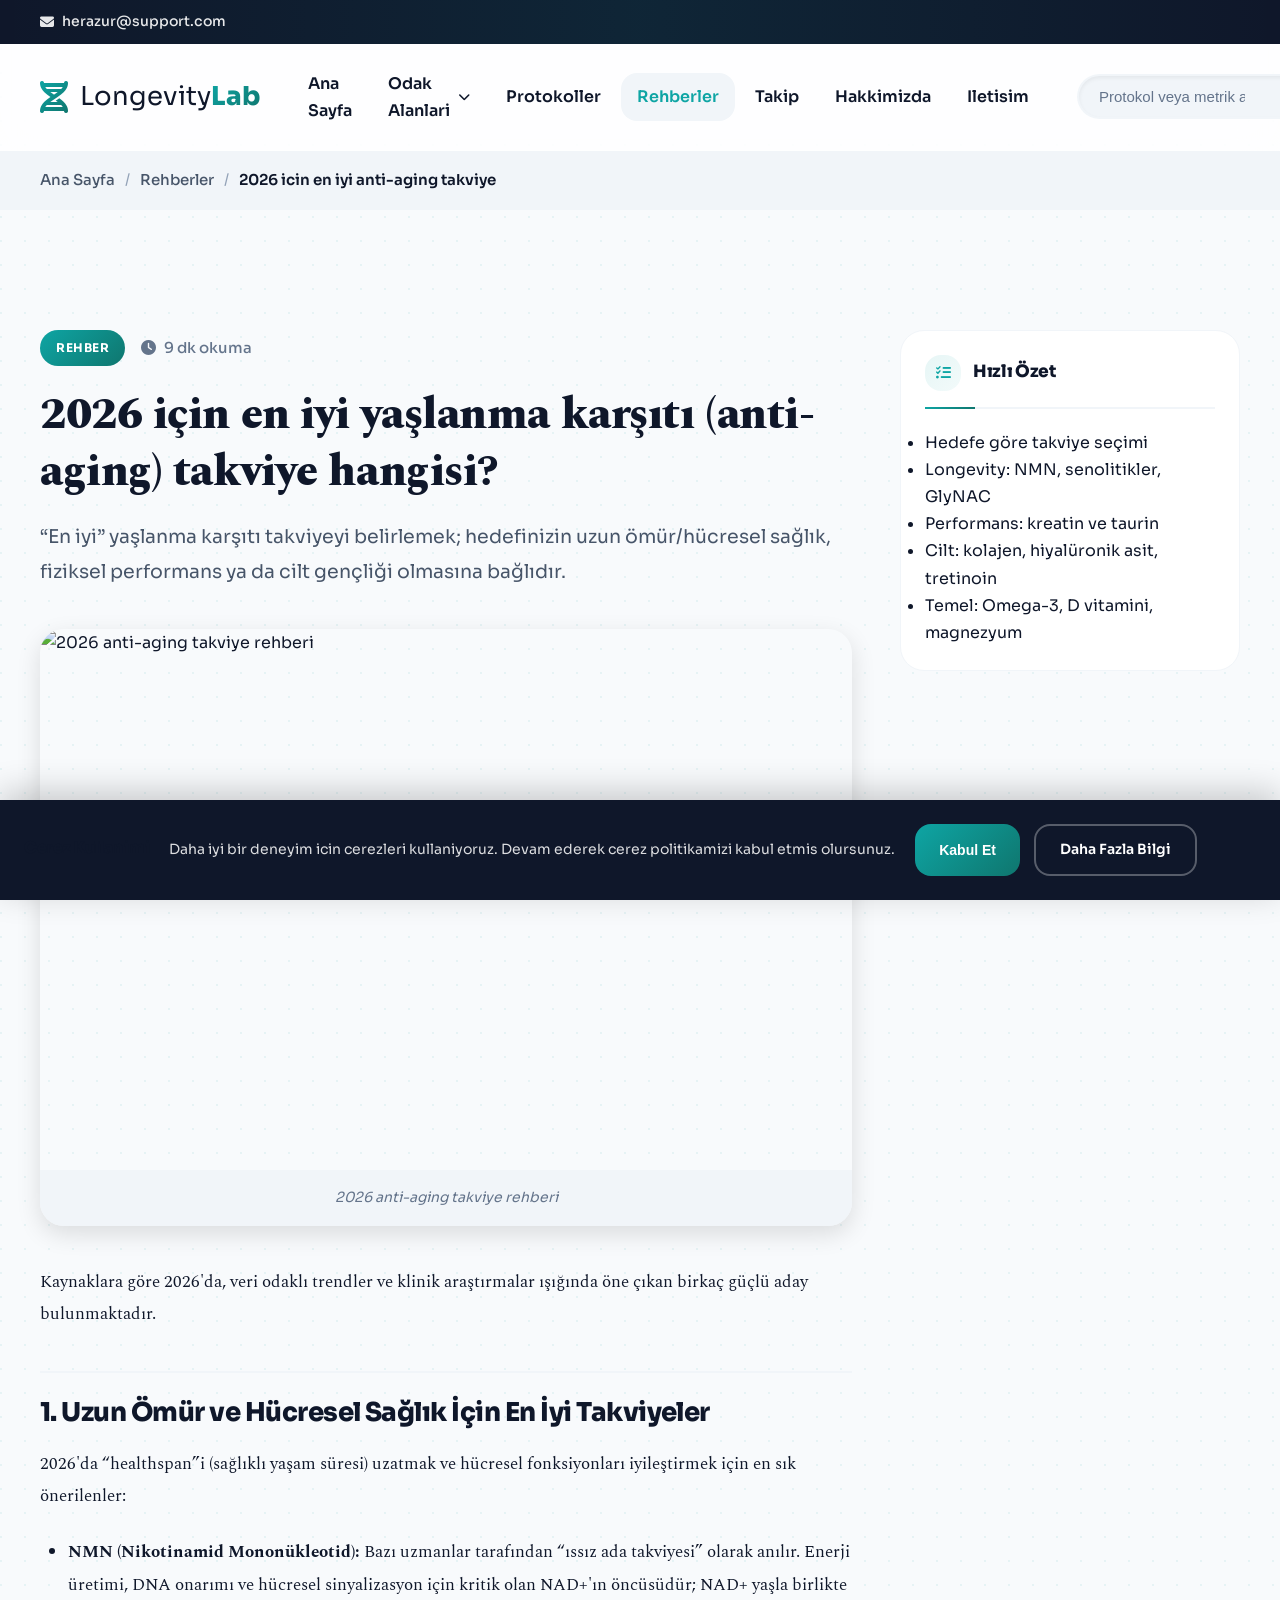
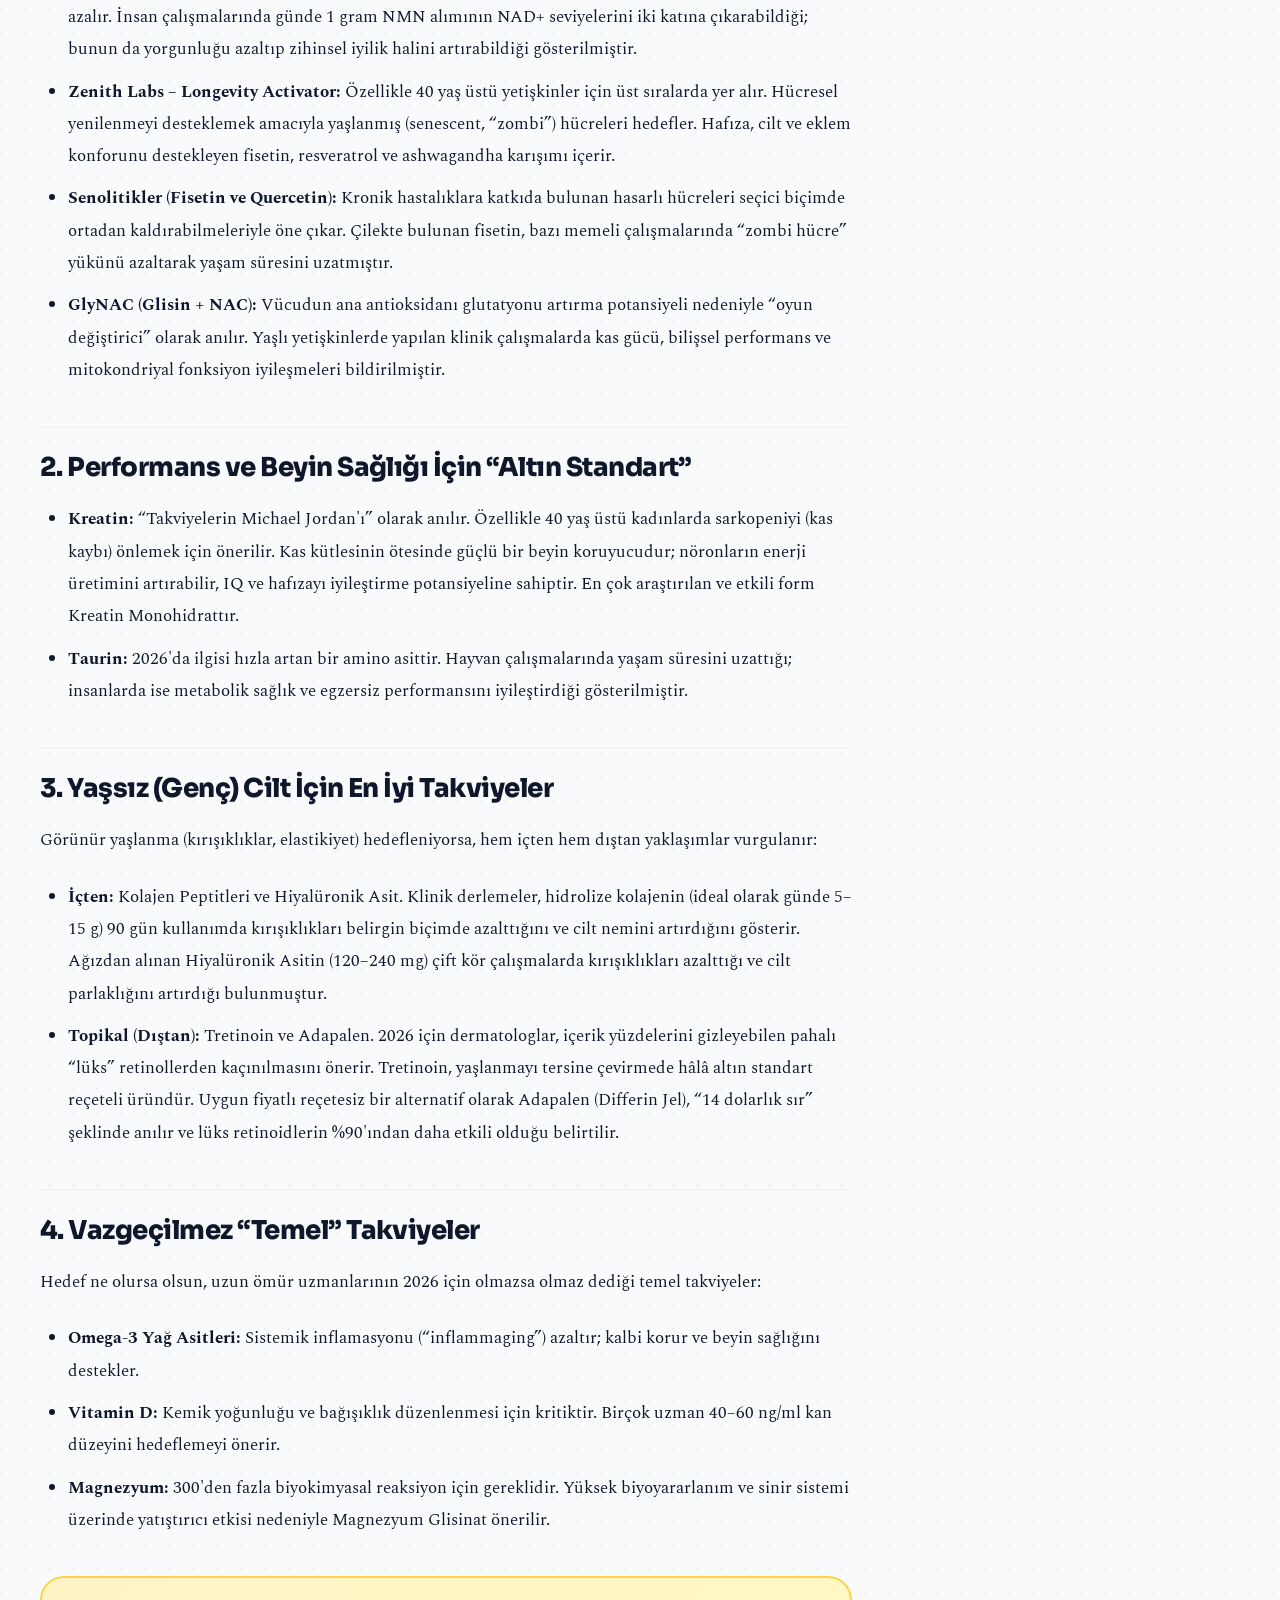
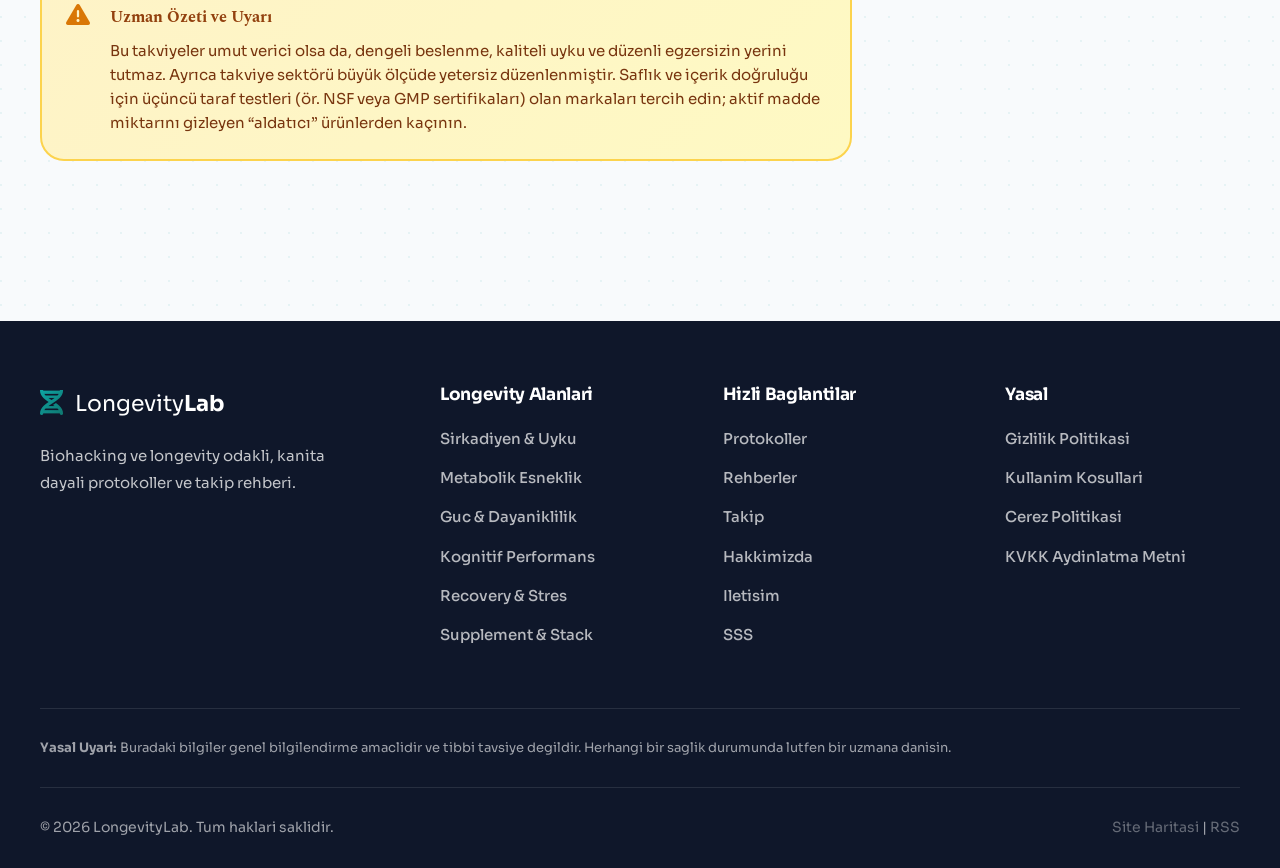
==== anti-aging-takviye-2026.html @ 4bd602b0 "Initial commit" ====
<!DOCTYPE html>
<html lang="tr" dir="ltr">
<head>
    <!-- Temel Meta Etiketleri -->
    <meta charset="UTF-8">
    <meta name="viewport" content="width=device-width, initial-scale=1.0">
    <meta http-equiv="X-UA-Compatible" content="IE=edge">

    <!-- SEO Meta Etiketleri -->
    <title>2026 i&#231;in en iyi ya&#351;lanma kar&#351;&#305;t&#305; (anti-aging) takviye hangisi? | Uzun Ya&#351;am Rehberi</title>
    <meta name="description" content="2026 i&#231;in anti-aging takviye rehberi. Longevity, performans ve cilt gen&#231;li&#287;i hedeflerine g&#246;re en iyi adaylar, &#246;zet ve uyar&#305;lar.">
    <meta name="keywords" content="anti-aging, longevity, NMN, GlyNAC, kreatin, taurin, kolajen, hiyaluronik asit, Omega-3, D vitamini, magnezyum">
    <meta name="author" content="LongevityLab">
    <meta name="robots" content="index, follow, max-image-preview:large, max-snippet:-1, max-video-preview:-1">
    <meta name="googlebot" content="index, follow">
    <meta name="language" content="Turkish">
    <meta name="revisit-after" content="7 days">

    <!-- Canonical URL -->
    <link rel="canonical" href="https://uzunyasamrehberi.com/anti-aging-takviye-2026.html">

    <!-- Open Graph -->
    <meta property="og:type" content="article">
    <meta property="og:site_name" content="LongevityLab">
    <meta property="og:title" content="2026 i&#231;in en iyi ya&#351;lanma kar&#351;&#305;t&#305; (anti-aging) takviye hangisi?">
    <meta property="og:description" content="2026 i&#231;in anti-aging takviye rehberi. Longevity, performans ve cilt gen&#231;li&#287;i hedeflerine g&#246;re en iyi adaylar, &#246;zet ve uyar&#305;lar.">
    <meta property="og:url" content="https://uzunyasamrehberi.com/anti-aging-takviye-2026.html">
    <meta property="og:image" content="https://uzunyasamrehberi.com/images/og-image.jpg">
    <meta property="og:image:width" content="1200">
    <meta property="og:image:height" content="630">
    <meta property="og:image:alt" content="2026 anti-aging takviye rehberi">
    <meta property="og:locale" content="tr_TR">

    <!-- Favicon ve Uygulama Ikonlari -->
    <link rel="icon" type="image/x-icon" href="/favicon.ico">
    <link rel="icon" type="image/png" sizes="32x32" href="/images/favicon-32x32.png">
    <link rel="icon" type="image/png" sizes="16x16" href="/images/favicon-16x16.png">
    <link rel="apple-touch-icon" sizes="180x180" href="/images/apple-touch-icon.png">
    <link rel="manifest" href="/manifest.json">
    <meta name="theme-color" content="#0ea5a4">

    <!-- Preconnect ve DNS Prefetch -->
    <link rel="preconnect" href="https://fonts.googleapis.com">
    <link rel="preconnect" href="https://fonts.gstatic.com" crossorigin>
    <link rel="preconnect" href="https://cdn.jsdelivr.net">

    <!-- Google Fonts -->
    <link href="https://fonts.googleapis.com/css2?family=Sora:wght@300;400;500;600;700;800&family=Spectral:wght@400;600;700&display=swap" rel="stylesheet">

    <!-- Font Awesome -->
    <link rel="stylesheet" href="https://cdn.jsdelivr.net/npm/@fortawesome/fontawesome-free@6.4.0/css/all.min.css">

    <!-- Ana Stil Dosyasi -->
    <link rel="stylesheet" href="css/style.css">
</head>
<body>
    <!-- Skip Link - Erisilebilirlik -->
    <a href="#main-content" class="skip-link">Ana icerige atla</a>

    <!-- Header -->
    <header class="site-header" role="banner">
        <div class="header-top">
            <div class="container">
                <div class="header-top-content">
                    <div class="contact-info">
                        <a href="mailto:herazur@support.com" aria-label="E-posta gonder">
                            <i class="fas fa-envelope" aria-hidden="true"></i>
                            <span>herazur@support.com</span>
                        </a>
                    </div>
                </div>
            </div>
        </div>

        <nav class="main-nav" role="navigation" aria-label="Ana navigasyon">
            <div class="container">
                <div class="nav-content">
                    <a href="/" class="logo" aria-label="LongevityLab Ana Sayfa">
                        <i class="fas fa-dna" aria-hidden="true"></i>
                        <span class="logo-text">Longevity<strong>Lab</strong></span>
                    </a>

                    <button class="mobile-menu-toggle" aria-label="Menuyu ac/kapat" aria-expanded="false" aria-controls="main-menu">
                        <span class="hamburger"></span>
                    </button>

                    <ul id="main-menu" class="nav-menu" role="menubar">
                        <li role="none"><a href="/" role="menuitem">Ana Sayfa</a></li>
                        <li role="none" class="has-dropdown">
                            <a href="/alanlar" role="menuitem" aria-haspopup="true" aria-expanded="false">
                                Odak Alanlari <i class="fas fa-chevron-down" aria-hidden="true"></i>
                            </a>
                            <ul class="dropdown-menu" role="menu" aria-label="Odak alanlari alt menusu">
                                <li role="none"><a href="/kategori/sirkadiyen-uyku" role="menuitem">Sirkadiyen &amp; Uyku</a></li>
                                <li role="none"><a href="/kategori/metabolik-esneklik" role="menuitem">Metabolik Esneklik</a></li>
                                <li role="none"><a href="/kategori/guc-dayaniklilik" role="menuitem">Guc &amp; Dayaniklilik</a></li>
                                <li role="none"><a href="/kategori/kognitif-performans" role="menuitem">Kognitif Performans</a></li>
                                <li role="none"><a href="/kategori/recovery-stres" role="menuitem">Recovery &amp; Stres</a></li>
                                <li role="none"><a href="/kategori/supplement-stack" role="menuitem">Supplement &amp; Stack</a></li>
                            </ul>
                        </li>
                        <li role="none"><a href="/protokoller" role="menuitem">Protokoller</a></li>
                        <li role="none"><a href="/rehberler" role="menuitem" class="active" aria-current="page">Rehberler</a></li>
                        <li role="none"><a href="/takip" role="menuitem">Takip</a></li>
                        <li role="none"><a href="/hakkimizda" role="menuitem">Hakkimizda</a></li>
                        <li role="none"><a href="/iletisim" role="menuitem">Iletisim</a></li>
                    </ul>

                    <div class="nav-search">
                        <form action="/arama" method="GET" role="search" aria-label="Site ici arama">
                            <label for="search-input" class="visually-hidden">Arama</label>
                            <input type="search" id="search-input" name="q" placeholder="Protokol veya metrik ara..." autocomplete="off" aria-label="Arama terimi girin">
                            <button type="submit" aria-label="Ara">
                                <i class="fas fa-search" aria-hidden="true"></i>
                            </button>
                        </form>
                    </div>
                </div>
            </div>
        </nav>
    </header>

    <main id="main-content" role="main">
        <nav class="breadcrumb-nav" aria-label="Breadcrumb">
            <div class="container">
                <ol class="breadcrumb">
                    <li><a href="/">Ana Sayfa</a></li>
                    <li><a href="/rehberler">Rehberler</a></li>
                    <li><span>2026 icin en iyi anti-aging takviye</span></li>
                </ol>
            </div>
        </nav>

        <section aria-labelledby="article-title">
            <div class="container">
                <div class="article-layout">
                    <article class="article-content">
                        <header class="article-header">
                            <div class="article-meta-top">
                                <span class="article-category">Rehber</span>
                                <span class="article-reading-time">
                                    <i class="fas fa-clock" aria-hidden="true"></i>
                                    9 dk okuma
                                </span>
                            </div>
                            <h1 class="article-title" id="article-title">2026 i&#231;in en iyi ya&#351;lanma kar&#351;&#305;t&#305; (anti-aging) takviye hangisi?</h1>
                            <p class="article-excerpt">&ldquo;En iyi&rdquo; ya&#351;lanma kar&#351;&#305;t&#305; takviyeyi belirlemek; hedefinizin uzun &#246;m&#252;r/h&#252;cresel sa&#287;l&#305;k, fiziksel performans ya da cilt gen&#231;li&#287;i olmas&#305;na ba&#287;l&#305;d&#305;r.</p>
                        </header>

                        <figure class="article-featured-image">
                            <img src="https://images.unsplash.com/photo-1576091160399-112ba8d25d1f?w=1200&amp;h=800&amp;fit=crop" alt="2026 anti-aging takviye rehberi" loading="lazy" width="1200" height="800">
                            <figcaption>2026 anti-aging takviye rehberi</figcaption>
                        </figure>

                        <div class="article-body">
                            <p>Kaynaklara g&#246;re 2026&#39;da, veri odakl&#305; trendler ve klinik ara&#351;t&#305;rmalar &#305;&#351;&#305;&#287;&#305;nda &#246;ne &#231;&#305;kan birka&#231; g&#252;&#231;l&#252; aday bulunmaktad&#305;r.</p>

                            <h2>1. Uzun &#214;m&#252;r ve H&#252;cresel Sa&#287;l&#305;k &#304;&#231;in En &#304;yi Takviyeler</h2>
                            <p>2026&#39;da &ldquo;healthspan&rdquo;i (sa&#287;l&#305;kl&#305; ya&#351;am s&#252;resi) uzatmak ve h&#252;cresel fonksiyonlar&#305; iyile&#351;tirmek i&#231;in en s&#305;k &#246;nerilenler:</p>
                            <ul>
                                <li><strong>NMN (Nikotinamid Monon&#252;kleotid):</strong> Baz&#305; uzmanlar taraf&#305;ndan &ldquo;&#305;ss&#305;z ada takviyesi&rdquo; olarak an&#305;l&#305;r. Enerji &#252;retimi, DNA onar&#305;m&#305; ve h&#252;cresel sinyalizasyon i&#231;in kritik olan NAD+&#39;&#305;n &#246;nc&#252;s&#252;d&#252;r; NAD+ ya&#351;la birlikte azal&#305;r. &#304;nsan &#231;al&#305;&#351;malar&#305;nda g&#252;nde 1 gram NMN al&#305;m&#305;n&#305;n NAD+ seviyelerini iki kat&#305;na &#231;&#305;karabildi&#287;i; bunun da yorgunlu&#287;u azalt&#305;p zihinsel iyilik halini art&#305;rabildi&#287;i g&#246;sterilmi&#351;tir.</li>
                                <li><strong>Zenith Labs &ndash; Longevity Activator:</strong> &#214;zellikle 40 ya&#351; &#252;st&#252; yeti&#351;kinler i&#231;in &#252;st s&#305;ralarda yer al&#305;r. H&#252;cresel yenilenmeyi desteklemek amac&#305;yla ya&#351;lanm&#305;&#351; (senescent, &ldquo;zombi&rdquo;) h&#252;creleri hedefler. Haf&#305;za, cilt ve eklem konforunu destekleyen fisetin, resveratrol ve ashwagandha kar&#305;&#351;&#305;m&#305; i&#231;erir.</li>
                                <li><strong>Senolitikler (Fisetin ve Quercetin):</strong> Kronik hastal&#305;klara katk&#305;da bulunan hasarl&#305; h&#252;creleri se&#231;ici bi&#231;imde ortadan kald&#305;rabilmeleriyle &#246;ne &#231;&#305;kar. &#199;ilekte bulunan fisetin, baz&#305; memeli &#231;al&#305;&#351;malar&#305;nda &ldquo;zombi h&#252;cre&rdquo; y&#252;k&#252;n&#252; azaltarak ya&#351;am s&#252;resini uzatm&#305;&#351;t&#305;r.</li>
                                <li><strong>GlyNAC (Glisin + NAC):</strong> V&#252;cudun ana antioksidan&#305; glutatyonu art&#305;rma potansiyeli nedeniyle &ldquo;oyun de&#287;i&#351;tirici&rdquo; olarak an&#305;l&#305;r. Ya&#351;l&#305; yeti&#351;kinlerde yap&#305;lan klinik &#231;al&#305;&#351;malarda kas g&#252;c&#252;, bili&#351;sel performans ve mitokondriyal fonksiyon iyile&#351;meleri bildirilmi&#351;tir.</li>
                            </ul>

                            <h2>2. Performans ve Beyin Sa&#287;l&#305;&#287;&#305; &#304;&#231;in &ldquo;Alt&#305;n Standart&rdquo;</h2>
                            <ul>
                                <li><strong>Kreatin:</strong> &ldquo;Takviyelerin Michael Jordan&#39;&#305;&rdquo; olarak an&#305;l&#305;r. &#214;zellikle 40 ya&#351; &#252;st&#252; kad&#305;nlarda sarkopeniyi (kas kayb&#305;) &#246;nlemek i&#231;in &#246;nerilir. Kas k&#252;tlesinin &#246;tesinde g&#252;&#231;l&#252; bir beyin koruyucudur; n&#246;ronlar&#305;n enerji &#252;retimini art&#305;rabilir, IQ ve haf&#305;zay&#305; iyile&#351;tirme potansiyeline sahiptir. En &#231;ok ara&#351;t&#305;r&#305;lan ve etkili form Kreatin Monohidratt&#305;r.</li>
                                <li><strong>Taurin:</strong> 2026&#39;da ilgisi h&#305;zla artan bir amino asittir. Hayvan &#231;al&#305;&#351;malar&#305;nda ya&#351;am s&#252;resini uzatt&#305;&#287;&#305;; insanlarda ise metabolik sa&#287;l&#305;k ve egzersiz performans&#305;n&#305; iyile&#351;tirdi&#287;i g&#246;sterilmi&#351;tir.</li>
                            </ul>

                            <h2>3. Ya&#351;s&#305;z (Gen&#231;) Cilt &#304;&#231;in En &#304;yi Takviyeler</h2>
                            <p>G&#246;r&#252;n&#252;r ya&#351;lanma (k&#305;r&#305;&#351;&#305;kl&#305;klar, elastikiyet) hedefleniyorsa, hem i&#231;ten hem d&#305;&#351;tan yakla&#351;&#305;mlar vurgulan&#305;r:</p>
                            <ul>
                                <li><strong>&#304;&#231;ten:</strong> Kolajen Peptitleri ve Hiyal&#252;ronik Asit. Klinik derlemeler, hidrolize kolajenin (ideal olarak g&#252;nde 5&ndash;15 g) 90 g&#252;n kullan&#305;mda k&#305;r&#305;&#351;&#305;kl&#305;klar&#305; belirgin bi&#231;imde azaltt&#305;&#287;&#305;n&#305; ve cilt nemini art&#305;rd&#305;&#287;&#305;n&#305; g&#246;sterir. A&#287;&#305;zdan al&#305;nan Hiyal&#252;ronik Asitin (120&ndash;240 mg) &#231;ift k&#246;r &#231;al&#305;&#351;malarda k&#305;r&#305;&#351;&#305;kl&#305;klar&#305; azaltt&#305;&#287;&#305; ve cilt parlakl&#305;&#287;&#305;n&#305; art&#305;rd&#305;&#287;&#305; bulunmu&#351;tur.</li>
                                <li><strong>Topikal (D&#305;&#351;tan):</strong> Tretinoin ve Adapalen. 2026 i&#231;in dermatologlar, i&#231;erik y&#252;zdelerini gizleyebilen pahal&#305; &ldquo;l&#252;ks&rdquo; retinollerden ka&#231;&#305;n&#305;lmas&#305;n&#305; &#246;nerir. Tretinoin, ya&#351;lanmay&#305; tersine &#231;evirmede h&#226;l&#226; alt&#305;n standart re&#231;eteli &#252;r&#252;nd&#252;r. Uygun fiyatl&#305; re&#231;etesiz bir alternatif olarak Adapalen (Differin Jel), &ldquo;14 dolarl&#305;k s&#305;r&rdquo; &#351;eklinde an&#305;l&#305;r ve l&#252;ks retinoidlerin %90&#39;&#305;ndan daha etkili oldu&#287;u belirtilir.</li>
                            </ul>

                            <h2>4. Vazge&#231;ilmez &ldquo;Temel&rdquo; Takviyeler</h2>
                            <p>Hedef ne olursa olsun, uzun &#246;m&#252;r uzmanlar&#305;n&#305;n 2026 i&#231;in olmazsa olmaz dedi&#287;i temel takviyeler:</p>
                            <ul>
                                <li><strong>Omega-3 Ya&#287; Asitleri:</strong> Sistemik inflamasyonu (&ldquo;inflammaging&rdquo;) azalt&#305;r; kalbi korur ve beyin sa&#287;l&#305;&#287;&#305;n&#305; destekler.</li>
                                <li><strong>Vitamin D:</strong> Kemik yo&#287;unlu&#287;u ve ba&#287;&#305;&#351;&#305;kl&#305;k d&#252;zenlenmesi i&#231;in kritiktir. Bir&#231;ok uzman 40&ndash;60 ng/ml kan d&#252;zeyini hedeflemeyi &#246;nerir.</li>
                                <li><strong>Magnezyum:</strong> 300&#39;den fazla biyokimyasal reaksiyon i&#231;in gereklidir. Y&#252;ksek biyoyararlan&#305;m ve sinir sistemi &#252;zerinde yat&#305;&#351;t&#305;r&#305;c&#305; etkisi nedeniyle Magnezyum Glisinat &#246;nerilir.</li>
                            </ul>

                            <aside class="medical-disclaimer" role="note">
                                <i class="fas fa-exclamation-triangle" aria-hidden="true"></i>
                                <div>
                                    <strong>Uzman &#214;zeti ve Uyar&#305;</strong>
                                    <p>Bu takviyeler umut verici olsa da, dengeli beslenme, kaliteli uyku ve d&#252;zenli egzersizin yerini tutmaz. Ayr&#305;ca takviye sekt&#246;r&#252; b&#252;y&#252;k &#246;l&#231;&#252;de yetersiz d&#252;zenlenmi&#351;tir. Safl&#305;k ve i&#231;erik do&#287;rulu&#287;u i&#231;in &#252;&#231;&#252;nc&#252; taraf testleri (&#246;r. NSF veya GMP sertifikalar&#305;) olan markalar&#305; tercih edin; aktif madde miktar&#305;n&#305; gizleyen &ldquo;aldat&#305;c&#305;&rdquo; &#252;r&#252;nlerden ka&#231;&#305;n&#305;n.</p>
                                </div>
                            </aside>
                        </div>
                    </article>

                    <aside class="article-sidebar" role="complementary" aria-label="Yan panel">
                        <div class="sidebar-widget">
                            <h3 class="widget-title">
                                <i class="fas fa-list-check" aria-hidden="true"></i>
                                H&#305;zl&#305; &#214;zet
                            </h3>
                            <ul>
                                <li>Hedefe g&#246;re takviye se&#231;imi</li>
                                <li>Longevity: NMN, senolitikler, GlyNAC</li>
                                <li>Performans: kreatin ve taurin</li>
                                <li>Cilt: kolajen, hiyal&#252;ronik asit, tretinoin</li>
                                <li>Temel: Omega-3, D vitamini, magnezyum</li>
                            </ul>
                        </div>
                    </aside>
                </div>
            </div>
        </section>
    </main>

    <!-- Footer -->
    <footer class="site-footer" role="contentinfo">
        <div class="container">
            <div class="footer-grid">
                <div class="footer-about">
                    <a href="/" class="footer-logo" aria-label="LongevityLab Ana Sayfa">
                        <i class="fas fa-dna" aria-hidden="true"></i>
                        <span>Longevity<strong>Lab</strong></span>
                    </a>
                    <p>Biohacking ve longevity odakli, kanita dayali protokoller ve takip rehberi.</p>
                </div>

                <nav class="footer-nav" aria-label="Longevity Alanlari">
                    <h3>Longevity Alanlari</h3>
                    <ul>
                        <li><a href="/kategori/sirkadiyen-uyku">Sirkadiyen &amp; Uyku</a></li>
                        <li><a href="/kategori/metabolik-esneklik">Metabolik Esneklik</a></li>
                        <li><a href="/kategori/guc-dayaniklilik">Guc &amp; Dayaniklilik</a></li>
                        <li><a href="/kategori/kognitif-performans">Kognitif Performans</a></li>
                        <li><a href="/kategori/recovery-stres">Recovery &amp; Stres</a></li>
                        <li><a href="/kategori/supplement-stack">Supplement &amp; Stack</a></li>
                    </ul>
                </nav>

                <nav class="footer-nav" aria-label="Hizli Baglantilar">
                    <h3>Hizli Baglantilar</h3>
                    <ul>
                        <li><a href="/protokoller">Protokoller</a></li>
                        <li><a href="/rehberler">Rehberler</a></li>
                        <li><a href="/takip">Takip</a></li>
                        <li><a href="/hakkimizda">Hakkimizda</a></li>
                        <li><a href="/iletisim">Iletisim</a></li>
                        <li><a href="/sss">SSS</a></li>
                    </ul>
                </nav>

                <nav class="footer-nav" aria-label="Yasal">
                    <h3>Yasal</h3>
                    <ul>
                        <li><a href="/gizlilik-politikasi">Gizlilik Politikasi</a></li>
                        <li><a href="/kullanim-kosullari">Kullanim Kosullari</a></li>
                        <li><a href="/cerez-politikasi">Cerez Politikasi</a></li>
                        <li><a href="/kvkk">KVKK Aydinlatma Metni</a></li>
                    </ul>
                </nav>
            </div>

            <div class="footer-disclaimer">
                <p><strong>Yasal Uyari:</strong> Buradaki bilgiler genel bilgilendirme amaclidir ve tibbi tavsiye degildir. Herhangi bir saglik durumunda lutfen bir uzmana danisin.</p>
            </div>

            <div class="footer-bottom">
                <p>&copy; <span id="current-year">2024</span> LongevityLab. Tum haklari saklidir.</p>
                <p>
                    <a href="/sitemap.xml" rel="nofollow">Site Haritasi</a> |
                    <a href="/rss" rel="alternate" type="application/rss+xml">RSS</a>
                </p>
            </div>
        </div>
    </footer>

    <!-- Back to Top Button -->
    <button id="back-to-top" class="back-to-top" aria-label="Sayfa basina don" title="Sayfa basina don">
        <i class="fas fa-chevron-up" aria-hidden="true"></i>
    </button>

    <!-- Cookie Consent Banner -->
    <div id="cookie-consent" class="cookie-consent" role="dialog" aria-labelledby="cookie-title" aria-describedby="cookie-description" hidden>
        <div class="cookie-content">
            <h4 id="cookie-title">Cerez Kullanimi</h4>
            <p id="cookie-description">Daha iyi bir deneyim icin cerezleri kullaniyoruz. Devam ederek cerez politikamizi kabul etmis olursunuz.</p>
            <div class="cookie-actions">
                <button id="accept-cookies" class="btn-primary">Kabul Et</button>
                <a href="/cerez-politikasi" class="btn-secondary">Daha Fazla Bilgi</a>
            </div>
        </div>
    </div>

    <!-- JavaScript -->
    <script src="js/main.js" defer></script>
</body>
</html>
---- css/style.css ----
/* ===================================
   Sağlık Rehberi - Premium UI Design
   Modern, Animated & SEO Optimized
   =================================== */

/* CSS Custom Properties */
:root {
    /* Premium Color Palette */
    --primary-color: #0ea5a4;
    --primary-dark: #0f766e;
    --primary-light: #5eead4;
    --primary-gradient: linear-gradient(135deg, #0ea5a4 0%, #0f766e 100%);
    --primary-glow: 0 0 40px rgba(14, 165, 164, 0.3);
    
    --secondary-color: #f97316;
    --secondary-dark: #ea580c;
    --secondary-gradient: linear-gradient(135deg, #f97316 0%, #ea580c 100%);
    
    --accent-color: #a3e635;
    --accent-gradient: linear-gradient(135deg, #a3e635 0%, #65a30d 100%);
    
    /* Neutral Colors */
    --text-primary: #0f172a;
    --text-secondary: #475569;
    --text-muted: #64748b;
    --text-light: #94a3b8;
    
    /* Background Colors */
    --bg-primary: #ffffff;
    --bg-secondary: #f8fafc;
    --bg-tertiary: #f1f5f9;
    --bg-dark: #0f172a;
    --bg-dark-secondary: #1e293b;
    
    /* Glass Effect */
    --glass-bg: rgba(255, 255, 255, 0.8);
    --glass-border: rgba(255, 255, 255, 0.2);
    --glass-blur: blur(20px);
    
    /* Borders */
    --border-color: #e2e8f0;
    --border-light: #f1f5f9;
    
    /* Shadows - More Depth */
    --shadow-xs: 0 1px 2px rgba(0, 0, 0, 0.04);
    --shadow-sm: 0 2px 4px rgba(0, 0, 0, 0.06);
    --shadow-md: 0 4px 12px rgba(0, 0, 0, 0.08);
    --shadow-lg: 0 8px 24px rgba(0, 0, 0, 0.12);
    --shadow-xl: 0 16px 48px rgba(0, 0, 0, 0.16);
    --shadow-2xl: 0 24px 64px rgba(0, 0, 0, 0.2);
    --shadow-inner: inset 0 2px 4px rgba(0, 0, 0, 0.06);
    --shadow-primary: 0 8px 24px rgba(14, 165, 164, 0.25);
    --shadow-primary-lg: 0 16px 48px rgba(14, 165, 164, 0.3);
    
    /* Typography */
    --font-primary: 'Sora', 'Segoe UI', sans-serif;
    --font-serif: 'Spectral', Georgia, serif;
    --font-display: 'Sora', sans-serif;
    
    /* Transitions */
    --transition-fast: 150ms cubic-bezier(0.4, 0, 0.2, 1);
    --transition-base: 300ms cubic-bezier(0.4, 0, 0.2, 1);
    --transition-slow: 500ms cubic-bezier(0.4, 0, 0.2, 1);
    --transition-bounce: 500ms cubic-bezier(0.68, -0.55, 0.265, 1.55);
    
    /* Sizes */
    --header-height: 72px;
    --header-top-height: 44px;
    --container-max: 1320px;
    --sidebar-width: 340px;
    
    /* Border Radius */
    --radius-sm: 6px;
    --radius-md: 10px;
    --radius-lg: 16px;
    --radius-xl: 24px;
    --radius-2xl: 32px;
    --radius-full: 9999px;
}

/* ===================================
   CSS Reset & Base
   =================================== */

*, *::before, *::after {
    box-sizing: border-box;
    margin: 0;
    padding: 0;
}

html {
    font-size: 16px;
    scroll-behavior: smooth;
    -webkit-text-size-adjust: 100%;
    text-rendering: optimizeLegibility;
    -webkit-font-smoothing: antialiased;
    -moz-osx-font-smoothing: grayscale;
}

body {
    font-family: var(--font-primary);
    font-size: 1rem;
    line-height: 1.7;
    color: var(--text-primary);
    background-color: var(--bg-secondary);
    background-image: radial-gradient(circle at 1px 1px, rgba(14, 165, 164, 0.08) 1px, transparent 0);
    background-size: 24px 24px;
    min-height: 100vh;
    display: flex;
    flex-direction: column;
    overflow-x: hidden;
}

main {
    flex: 1;
}

/* Selection */
::selection {
    background: var(--primary-color);
    color: white;
}

/* Scrollbar */
::-webkit-scrollbar {
    width: 10px;
    height: 10px;
}

::-webkit-scrollbar-track {
    background: var(--bg-tertiary);
}

::-webkit-scrollbar-thumb {
    background: var(--text-light);
    border-radius: var(--radius-full);
    border: 2px solid var(--bg-tertiary);
}

::-webkit-scrollbar-thumb:hover {
    background: var(--text-muted);
}

/* Skip Link */
.skip-link {
    position: absolute;
    top: -100%;
    left: 50%;
    transform: translateX(-50%);
    background: var(--primary-gradient);
    color: white;
    padding: 1rem 2rem;
    border-radius: var(--radius-lg);
    font-weight: 600;
    z-index: 9999;
    transition: top var(--transition-fast);
    box-shadow: var(--shadow-primary);
}

.skip-link:focus {
    top: 1rem;
    outline: none;
}

.visually-hidden {
    position: absolute !important;
    width: 1px !important;
    height: 1px !important;
    padding: 0 !important;
    margin: -1px !important;
    overflow: hidden !important;
    clip: rect(0, 0, 0, 0) !important;
    white-space: nowrap !important;
    border: 0 !important;
}

/* Container */
.container {
    width: 100%;
    max-width: var(--container-max);
    margin: 0 auto;
    padding: 0 1.25rem;
}

@media (min-width: 640px) {
    .container { padding: 0 2rem; }
}

@media (min-width: 1024px) {
    .container { padding: 0 2.5rem; }
}

/* ===================================
   Typography
   =================================== */

h1, h2, h3, h4, h5, h6 {
    font-family: var(--font-display);
    font-weight: 800;
    line-height: 1.2;
    color: var(--text-primary);
    letter-spacing: -0.02em;
}

h1 { font-size: clamp(2rem, 5vw, 3.5rem); }
h2 { font-size: clamp(1.75rem, 4vw, 2.5rem); }
h3 { font-size: clamp(1.375rem, 3vw, 1.75rem); }
h4 { font-size: clamp(1.125rem, 2vw, 1.375rem); }
h5 { font-size: 1.125rem; }
h6 { font-size: 1rem; }

p { margin-bottom: 1.25rem; }

a {
    color: var(--primary-color);
    text-decoration: none;
    transition: all var(--transition-fast);
}

a:hover {
    color: var(--primary-dark);
}

a:focus-visible {
    outline: 2px solid var(--primary-color);
    outline-offset: 3px;
    border-radius: var(--radius-sm);
}

img {
    max-width: 100%;
    height: auto;
    display: block;
}

/* ===================================
   Header - Premium Glass Design
   =================================== */

.site-header {
    position: sticky;
    top: 0;
    z-index: 1000;
    background: var(--glass-bg);
    backdrop-filter: var(--glass-blur);
    -webkit-backdrop-filter: var(--glass-blur);
    border-bottom: 1px solid var(--glass-border);
    transition: all var(--transition-base);
}

.site-header.scrolled {
    box-shadow: var(--shadow-lg);
}

/* Header Top Bar */
.header-top {
    background: var(--bg-dark);
    color: white;
    font-size: 0.875rem;
    padding: 0.625rem 0;
    position: relative;
    overflow: hidden;
}

.header-top::before {
    content: '';
    position: absolute;
    top: 0;
    left: 0;
    right: 0;
    bottom: 0;
    background: linear-gradient(90deg, transparent, rgba(14, 165, 164, 0.1), transparent);
    animation: shimmer 3s infinite;
}

@keyframes shimmer {
    0% { transform: translateX(-100%); }
    100% { transform: translateX(100%); }
}

.header-top-content {
    display: flex;
    justify-content: space-between;
    align-items: center;
    flex-wrap: wrap;
    gap: 1rem;
    position: relative;
}

.contact-info a {
    color: rgba(255, 255, 255, 0.9);
    display: flex;
    align-items: center;
    gap: 0.5rem;
    font-weight: 500;
}

.contact-info a:hover {
    color: var(--primary-light);
}

.social-links {
    display: flex;
    gap: 0.5rem;
}

.social-links a {
    width: 32px;
    height: 32px;
    display: flex;
    align-items: center;
    justify-content: center;
    color: rgba(255, 255, 255, 0.8);
    background: rgba(255, 255, 255, 0.1);
    border-radius: var(--radius-md);
    font-size: 0.875rem;
    transition: all var(--transition-fast);
}

.social-links a:hover {
    background: var(--primary-color);
    color: white;
    transform: translateY(-2px);
}

/* Main Navigation */
.main-nav {
    padding: 1rem 0;
}

.nav-content {
    display: flex;
    align-items: center;
    justify-content: space-between;
    gap: 2rem;
}

/* Logo - Animated */
.logo {
    display: flex;
    align-items: center;
    gap: 0.75rem;
    font-size: 1.625rem;
    color: var(--text-primary);
    text-decoration: none;
    flex-shrink: 0;
    position: relative;
}

.logo i {
    font-size: 2rem;
    background: var(--primary-gradient);
    -webkit-background-clip: text;
    -webkit-text-fill-color: transparent;
    background-clip: text;
    animation: heartbeat 2s ease-in-out infinite;
}

@keyframes heartbeat {
    0%, 100% { transform: scale(1); }
    25% { transform: scale(1.1); }
    50% { transform: scale(1); }
    75% { transform: scale(1.05); }
}

.logo-text {
    font-weight: 400;
}

.logo-text strong {
    font-weight: 800;
    background: var(--primary-gradient);
    -webkit-background-clip: text;
    -webkit-text-fill-color: transparent;
    background-clip: text;
}

/* Mobile Menu Toggle */
.mobile-menu-toggle {
    display: flex;
    flex-direction: column;
    justify-content: center;
    align-items: center;
    width: 48px;
    height: 48px;
    background: var(--bg-tertiary);
    border: none;
    cursor: pointer;
    padding: 0.5rem;
    border-radius: var(--radius-lg);
    transition: all var(--transition-fast);
}

.mobile-menu-toggle:hover {
    background: var(--primary-color);
}

.mobile-menu-toggle:hover .hamburger,
.mobile-menu-toggle:hover .hamburger::before,
.mobile-menu-toggle:hover .hamburger::after {
    background: white;
}

.hamburger {
    display: block;
    width: 22px;
    height: 2px;
    background: var(--text-primary);
    position: relative;
    transition: all var(--transition-base);
    border-radius: 2px;
}

.hamburger::before,
.hamburger::after {
    content: '';
    position: absolute;
    left: 0;
    width: 100%;
    height: 2px;
    background: var(--text-primary);
    border-radius: 2px;
    transition: all var(--transition-base);
}

.hamburger::before { top: -7px; }
.hamburger::after { bottom: -7px; }

.mobile-menu-toggle[aria-expanded="true"] .hamburger {
    background-color: transparent;
}

.mobile-menu-toggle[aria-expanded="true"] .hamburger::before {
    transform: translateY(7px) rotate(45deg);
}

.mobile-menu-toggle[aria-expanded="true"] .hamburger::after {
    transform: translateY(-7px) rotate(-45deg);
}

@media (min-width: 1024px) {
    .mobile-menu-toggle { display: none; }
}

/* Navigation Menu */
.nav-menu {
    display: none;
    list-style: none;
    padding: 0;
    margin: 0;
}

.nav-menu.active {
    display: flex;
    flex-direction: column;
    position: absolute;
    top: 100%;
    left: 0;
    right: 0;
    background: var(--bg-primary);
    box-shadow: var(--shadow-xl);
    padding: 1.5rem;
    gap: 0.5rem;
    animation: slideDown var(--transition-base);
    border-radius: 0 0 var(--radius-xl) var(--radius-xl);
}

@keyframes slideDown {
    from { opacity: 0; transform: translateY(-10px); }
    to { opacity: 1; transform: translateY(0); }
}

.nav-menu a {
    display: flex;
    align-items: center;
    gap: 0.5rem;
    padding: 0.875rem 1.25rem;
    color: var(--text-primary);
    font-weight: 600;
    border-radius: var(--radius-lg);
    transition: all var(--transition-fast);
    position: relative;
}

.nav-menu a::before {
    content: '';
    position: absolute;
    left: 0;
    top: 50%;
    transform: translateY(-50%);
    width: 4px;
    height: 0;
    background: var(--primary-gradient);
    border-radius: var(--radius-full);
    transition: height var(--transition-fast);
}

.nav-menu a:hover,
.nav-menu a.active {
    background: var(--bg-tertiary);
    color: var(--primary-color);
}

.nav-menu a:hover::before,
.nav-menu a.active::before {
    height: 60%;
}

/* Dropdown Menu */
.has-dropdown { position: relative; }

.has-dropdown > a i {
    font-size: 0.75rem;
    transition: transform var(--transition-fast);
    margin-left: auto;
}

.has-dropdown:hover > a i {
    transform: rotate(180deg);
}

.dropdown-menu {
    display: none;
    list-style: none;
    padding: 0.75rem;
    background: var(--bg-primary);
    border-radius: var(--radius-lg);
    box-shadow: var(--shadow-xl);
    min-width: 240px;
    border: 1px solid var(--border-light);
}

.nav-menu.active .dropdown-menu {
    display: block;
    position: static;
    box-shadow: none;
    padding: 0.5rem 0 0.5rem 1.5rem;
    background: transparent;
    border: none;
    margin-top: 0.5rem;
}

.dropdown-menu a {
    padding: 0.75rem 1rem;
    font-size: 0.9375rem;
    font-weight: 500;
}

.dropdown-menu a::before {
    display: none;
}

.dropdown-menu a:hover {
    background: var(--primary-color);
    color: white;
    transform: translateX(4px);
}

@media (min-width: 1024px) {
    .nav-menu {
        display: flex;
        align-items: center;
        gap: 0.25rem;
    }
    
    .nav-menu a {
        padding: 0.625rem 1rem;
    }
    
    .nav-menu a::before {
        display: none;
    }
    
    .dropdown-menu {
        position: absolute;
        top: calc(100% + 0.5rem);
        left: 50%;
        transform: translateX(-50%) translateY(10px);
        opacity: 0;
        visibility: hidden;
        transition: all var(--transition-fast);
    }
    
    .has-dropdown:hover .dropdown-menu {
        display: block;
        opacity: 1;
        visibility: visible;
        transform: translateX(-50%) translateY(0);
    }
}

/* Navigation Search */
.nav-search {
    display: none;
}

.nav-search form {
    display: flex;
    align-items: center;
    background: var(--bg-tertiary);
    border-radius: var(--radius-full);
    overflow: hidden;
    border: 2px solid transparent;
    transition: all var(--transition-fast);
    box-shadow: var(--shadow-inner);
}

.nav-search form:focus-within {
    border-color: var(--primary-color);
    box-shadow: 0 0 0 4px rgba(14, 165, 164, 0.1);
    background: var(--bg-primary);
}

.nav-search input {
    width: 200px;
    padding: 0.75rem 1.25rem;
    border: none;
    background: transparent;
    font-size: 0.9375rem;
    font-weight: 500;
    color: var(--text-primary);
}

.nav-search input::placeholder {
    color: var(--text-muted);
    font-weight: 400;
}

.nav-search input:focus {
    outline: none;
}

.nav-search button {
    padding: 0.75rem 1.25rem;
    background: none;
    border: none;
    color: var(--text-muted);
    cursor: pointer;
    transition: all var(--transition-fast);
}

.nav-search button:hover {
    color: var(--primary-color);
}

@media (min-width: 1024px) {
    .nav-search { display: block; }
}

/* ===================================
   Hero Section - Premium Design
   =================================== */

.hero-section {
    background: linear-gradient(180deg, var(--bg-primary) 0%, var(--bg-secondary) 100%);
    padding: 4rem 0 5rem;
    position: relative;
    overflow: hidden;
}

/* Animated Background Elements */
.hero-section::before {
    content: '';
    position: absolute;
    top: -50%;
    right: -20%;
    width: 80%;
    height: 150%;
    background: radial-gradient(circle, rgba(14, 165, 164, 0.08) 0%, transparent 50%);
    animation: float 20s ease-in-out infinite;
}

.hero-section::after {
    content: '';
    position: absolute;
    bottom: -30%;
    left: -10%;
    width: 60%;
    height: 100%;
    background: radial-gradient(circle, rgba(249, 115, 22, 0.06) 0%, transparent 50%);
    animation: float 25s ease-in-out infinite reverse;
}

@keyframes float {
    0%, 100% { transform: translate(0, 0) rotate(0deg); }
    33% { transform: translate(30px, -30px) rotate(5deg); }
    66% { transform: translate(-20px, 20px) rotate(-5deg); }
}

/* Floating Shapes */
.hero-section .floating-shapes {
    position: absolute;
    top: 0;
    left: 0;
    right: 0;
    bottom: 0;
    pointer-events: none;
    overflow: hidden;
}

.hero-content {
    text-align: center;
    max-width: 800px;
    margin: 0 auto;
    position: relative;
    z-index: 1;
}

#hero-title {
    margin-bottom: 1.5rem;
    animation: fadeInUp 0.8s ease-out;
}

@keyframes fadeInUp {
    from {
        opacity: 0;
        transform: translateY(30px);
    }
    to {
        opacity: 1;
        transform: translateY(0);
    }
}

.highlight {
    position: relative;
    display: inline-block;
    background: var(--primary-gradient);
    -webkit-background-clip: text;
    -webkit-text-fill-color: transparent;
    background-clip: text;
}

.highlight::after {
    content: '';
    position: absolute;
    bottom: 0.1em;
    left: 0;
    right: 0;
    height: 0.3em;
    background: var(--primary-gradient);
    opacity: 0.2;
    border-radius: var(--radius-full);
    z-index: -1;
}

.hero-description {
    font-size: 1.25rem;
    color: var(--text-secondary);
    margin-bottom: 2.5rem;
    line-height: 1.8;
    animation: fadeInUp 0.8s ease-out 0.1s both;
}

/* Hero Search - Premium */
.hero-search {
    margin-bottom: 2rem;
    animation: fadeInUp 0.8s ease-out 0.2s both;
}

.hero-search form {
    display: flex;
    background: var(--bg-primary);
    border-radius: var(--radius-xl);
    box-shadow: var(--shadow-xl);
    overflow: hidden;
    border: 2px solid transparent;
    transition: all var(--transition-base);
    max-width: 600px;
    margin: 0 auto;
}

.hero-search form:focus-within {
    border-color: var(--primary-color);
    box-shadow: var(--shadow-2xl), 0 0 0 4px rgba(14, 165, 164, 0.1);
    transform: translateY(-2px);
}

.hero-search input {
    flex: 1;
    padding: 1.25rem 1.75rem;
    border: none;
    font-size: 1.0625rem;
    font-weight: 500;
    color: var(--text-primary);
    min-width: 0;
}

.hero-search input::placeholder {
    color: var(--text-muted);
    font-weight: 400;
}

.hero-search input:focus {
    outline: none;
}

.hero-search button {
    display: flex;
    align-items: center;
    gap: 0.625rem;
    padding: 1.25rem 2rem;
    background: var(--primary-gradient);
    border: none;
    color: white;
    font-weight: 700;
    font-size: 1rem;
    cursor: pointer;
    transition: all var(--transition-fast);
}

.hero-search button:hover {
    filter: brightness(1.1);
    box-shadow: var(--shadow-primary);
}

.hero-search button span {
    display: none;
}

@media (min-width: 640px) {
    .hero-search button span { display: inline; }
}

/* Hero Tags */
.hero-tags {
    display: flex;
    flex-wrap: wrap;
    justify-content: center;
    align-items: center;
    gap: 0.625rem;
    animation: fadeInUp 0.8s ease-out 0.3s both;
}

.tag-label {
    color: var(--text-muted);
    font-size: 0.9375rem;
    font-weight: 500;
}

.hero-tag {
    padding: 0.5rem 1rem;
    background: var(--bg-primary);
    border: 2px solid var(--border-color);
    border-radius: var(--radius-full);
    font-size: 0.875rem;
    font-weight: 600;
    color: var(--text-secondary);
    transition: all var(--transition-fast);
}

.hero-tag:hover {
    background: var(--primary-gradient);
    border-color: transparent;
    color: white;
    transform: translateY(-2px);
    box-shadow: var(--shadow-primary);
}

/* Hero Stats - Glass Cards */
.hero-stats {
    display: flex;
    justify-content: center;
    gap: 1.5rem;
    margin-top: 4rem;
    flex-wrap: wrap;
    animation: fadeInUp 0.8s ease-out 0.4s both;
}

.stat-item {
    display: flex;
    align-items: center;
    gap: 1rem;
    padding: 1.25rem 1.75rem;
    background: var(--bg-primary);
    border-radius: var(--radius-xl);
    box-shadow: var(--shadow-lg);
    border: 1px solid var(--border-light);
    transition: all var(--transition-base);
}

.stat-item:hover {
    transform: translateY(-4px);
    box-shadow: var(--shadow-xl);
}

.stat-item i {
    font-size: 1.75rem;
    width: 56px;
    height: 56px;
    display: flex;
    align-items: center;
    justify-content: center;
    background: linear-gradient(135deg, rgba(14, 165, 164, 0.1) 0%, rgba(14, 165, 164, 0.05) 100%);
    border-radius: var(--radius-lg);
    color: var(--primary-color);
}

.stat-content {
    display: flex;
    flex-direction: column;
    text-align: left;
}

.stat-number {
    font-size: 1.75rem;
    font-weight: 800;
    color: var(--text-primary);
    line-height: 1;
    letter-spacing: -0.02em;
}

.stat-label {
    font-size: 0.875rem;
    font-weight: 500;
    color: var(--text-muted);
    margin-top: 0.25rem;
}

@media (min-width: 768px) {
    .hero-section { padding: 5rem 0 6rem; }
    .hero-description { font-size: 1.375rem; }
}

/* ===================================
   Section Styles
   =================================== */

section {
    padding: 4rem 0;
}

@media (min-width: 768px) {
    section { padding: 5rem 0; }
}

.section-header {
    text-align: center;
    margin-bottom: 3rem;
}

.section-header h2 {
    margin-bottom: 0.75rem;
    position: relative;
    display: inline-block;
}

.section-header h2::after {
    content: '';
    position: absolute;
    bottom: -0.5rem;
    left: 50%;
    transform: translateX(-50%);
    width: 60px;
    height: 4px;
    background: var(--primary-gradient);
    border-radius: var(--radius-full);
}

.section-description {
    color: var(--text-secondary);
    font-size: 1.125rem;
    max-width: 640px;
    margin: 1rem auto 0;
    line-height: 1.7;
}

/* ===================================
   Featured Section
   =================================== */

.featured-section {
    background: var(--bg-primary);
}

.featured-grid {
    display: grid;
    gap: 2rem;
}

@media (min-width: 768px) {
    .featured-grid { grid-template-columns: repeat(2, 1fr); }
}

@media (min-width: 1024px) {
    .featured-grid { grid-template-columns: repeat(3, 1fr); }
}

/* Article Card - Premium */
.article-card {
    background: var(--bg-primary);
    border-radius: var(--radius-xl);
    overflow: hidden;
    box-shadow: var(--shadow-md);
    transition: all var(--transition-base);
    display: flex;
    flex-direction: column;
    border: 1px solid var(--border-light);
    position: relative;
}

.article-card::before {
    content: '';
    position: absolute;
    top: 0;
    left: 0;
    right: 0;
    height: 4px;
    background: var(--primary-gradient);
    transform: scaleX(0);
    transform-origin: left;
    transition: transform var(--transition-base);
}

.article-card:hover {
    transform: translateY(-8px);
    box-shadow: var(--shadow-2xl);
    border-color: transparent;
}

.article-card:hover::before {
    transform: scaleX(1);
}

.article-card-image {
    position: relative;
    padding-top: 60%;
    overflow: hidden;
}

.article-card-image img {
    position: absolute;
    top: 0;
    left: 0;
    width: 100%;
    height: 100%;
    object-fit: cover;
    transition: transform var(--transition-slow);
}

.article-card:hover .article-card-image img {
    transform: scale(1.08);
}

.article-card-category {
    position: absolute;
    top: 1rem;
    left: 1rem;
    padding: 0.5rem 1rem;
    background: var(--primary-gradient);
    color: white;
    font-size: 0.75rem;
    font-weight: 700;
    border-radius: var(--radius-full);
    text-transform: uppercase;
    letter-spacing: 0.5px;
    box-shadow: var(--shadow-md);
}

.article-card-content {
    padding: 1.5rem;
    display: flex;
    flex-direction: column;
    flex: 1;
}

.article-card-title {
    font-size: 1.1875rem;
    font-weight: 700;
    margin-bottom: 0.75rem;
    line-height: 1.4;
}

.article-card-title a {
    color: var(--text-primary);
    transition: color var(--transition-fast);
}

.article-card-title a:hover {
    color: var(--primary-color);
}

.article-card-excerpt {
    color: var(--text-secondary);
    font-size: 0.9375rem;
    line-height: 1.7;
    margin-bottom: 1.25rem;
    flex: 1;
    display: -webkit-box;
    -webkit-line-clamp: 3;
    -webkit-box-orient: vertical;
    overflow: hidden;
}

.article-card-meta {
    display: flex;
    justify-content: space-between;
    align-items: center;
    padding-top: 1.25rem;
    border-top: 1px solid var(--border-light);
    font-size: 0.8125rem;
    color: var(--text-muted);
}

.article-card-author {
    display: flex;
    align-items: center;
    gap: 0.625rem;
}

.article-card-author img {
    width: 32px;
    height: 32px;
    border-radius: 50%;
    object-fit: cover;
    border: 2px solid var(--border-light);
}

.article-card-date {
    display: flex;
    align-items: center;
    gap: 0.375rem;
    font-weight: 500;
}

/* Featured Card (Large) */
.article-card.featured {
    grid-column: 1 / -1;
}

@media (min-width: 1024px) {
    .article-card.featured {
        grid-column: span 2;
        flex-direction: row;
    }
    
    .article-card.featured .article-card-image {
        flex: 0 0 55%;
        padding-top: 0;
        min-height: 350px;
    }
    
    .article-card.featured .article-card-content {
        padding: 2.5rem;
    }
    
    .article-card.featured .article-card-title {
        font-size: 1.625rem;
    }
    
    .article-card.featured .article-card-excerpt {
        -webkit-line-clamp: 4;
        font-size: 1rem;
    }
}

/* ===================================
   Categories Section - Premium Cards
   =================================== */

.categories-section {
    background: linear-gradient(180deg, var(--bg-secondary) 0%, var(--bg-primary) 100%);
}

.categories-grid {
    display: grid;
    gap: 1.5rem;
    grid-template-columns: repeat(2, 1fr);
}

@media (min-width: 768px) {
    .categories-grid { grid-template-columns: repeat(3, 1fr); }
}

@media (min-width: 1024px) {
    .categories-grid { grid-template-columns: repeat(6, 1fr); }
}

.category-card {
    display: flex;
    flex-direction: column;
    align-items: center;
    text-align: center;
    padding: 2rem 1.25rem;
    background: var(--bg-primary);
    border: 2px solid var(--border-light);
    border-radius: var(--radius-xl);
    transition: all var(--transition-base);
    position: relative;
    overflow: hidden;
}

.category-card::before {
    content: '';
    position: absolute;
    top: 0;
    left: 0;
    right: 0;
    bottom: 0;
    background: var(--category-color, var(--primary-color));
    opacity: 0;
    transition: opacity var(--transition-base);
}

.category-card::after {
    content: '';
    position: absolute;
    top: -50%;
    left: -50%;
    width: 200%;
    height: 200%;
    background: radial-gradient(circle, rgba(255,255,255,0.3) 0%, transparent 60%);
    opacity: 0;
    transition: opacity var(--transition-base);
}

.category-card:hover {
    border-color: var(--category-color, var(--primary-color));
    transform: translateY(-8px);
    box-shadow: var(--shadow-xl);
}

.category-card:hover::before {
    opacity: 0.05;
}

.category-icon {
    width: 72px;
    height: 72px;
    display: flex;
    align-items: center;
    justify-content: center;
    background: linear-gradient(135deg, var(--category-color, var(--primary-color)) 0%, color-mix(in srgb, var(--category-color, var(--primary-color)) 80%, black) 100%);
    border-radius: var(--radius-xl);
    margin-bottom: 1.25rem;
    font-size: 1.75rem;
    color: white;
    box-shadow: 0 8px 20px color-mix(in srgb, var(--category-color, var(--primary-color)) 40%, transparent);
    transition: all var(--transition-base);
    position: relative;
    z-index: 1;
}

.category-card:hover .category-icon {
    transform: scale(1.1) rotate(-5deg);
    box-shadow: 0 12px 28px color-mix(in srgb, var(--category-color, var(--primary-color)) 50%, transparent);
}

.category-card h3 {
    font-size: 1rem;
    font-weight: 700;
    margin-bottom: 0.5rem;
    color: var(--text-primary);
    position: relative;
    z-index: 1;
}

.category-card p {
    font-size: 0.8125rem;
    color: var(--text-muted);
    margin-bottom: 0.75rem;
    display: none;
    position: relative;
    z-index: 1;
}

@media (min-width: 768px) {
    .category-card p { display: block; }
}

.category-count {
    font-size: 0.8125rem;
    color: var(--category-color, var(--primary-color));
    font-weight: 700;
    position: relative;
    z-index: 1;
    padding: 0.375rem 0.875rem;
    background: color-mix(in srgb, var(--category-color, var(--primary-color)) 10%, transparent);
    border-radius: var(--radius-full);
}

/* ===================================
   Latest Section
   =================================== */

.latest-section {
    background: var(--bg-primary);
}

.latest-layout {
    display: grid;
    gap: 3rem;
}

@media (min-width: 1024px) {
    .latest-layout { grid-template-columns: 1fr var(--sidebar-width); }
}

.latest-main .section-header {
    display: flex;
    justify-content: space-between;
    align-items: center;
    text-align: left;
    margin-bottom: 2rem;
}

.latest-main .section-header h2 {
    margin-bottom: 0;
}

.latest-main .section-header h2::after {
    display: none;
}

.view-all-link {
    display: flex;
    align-items: center;
    gap: 0.5rem;
    font-weight: 700;
    font-size: 0.9375rem;
    padding: 0.75rem 1.25rem;
    background: var(--bg-tertiary);
    border-radius: var(--radius-full);
    transition: all var(--transition-fast);
}

.view-all-link:hover {
    background: var(--primary-gradient);
    color: white;
}

.view-all-link i {
    transition: transform var(--transition-fast);
}

.view-all-link:hover i {
    transform: translateX(4px);
}

/* Articles List */
.articles-list {
    display: flex;
    flex-direction: column;
    gap: 2rem;
}

.article-list-item {
    display: flex;
    gap: 1.5rem;
    padding: 1.5rem;
    background: var(--bg-primary);
    border-radius: var(--radius-xl);
    border: 1px solid var(--border-light);
    transition: all var(--transition-base);
}

.article-list-item:hover {
    border-color: var(--primary-color);
    box-shadow: var(--shadow-lg);
    transform: translateX(8px);
}

.article-list-image {
    flex-shrink: 0;
    width: 220px;
    aspect-ratio: 4/3;
    border-radius: var(--radius-lg);
    overflow: hidden;
}

.article-list-image img {
    width: 100%;
    height: 100%;
    object-fit: cover;
    transition: transform var(--transition-slow);
}

.article-list-item:hover .article-list-image img {
    transform: scale(1.08);
}

.article-list-content {
    flex: 1;
    min-width: 0;
    display: flex;
    flex-direction: column;
}

.article-list-category {
    display: inline-block;
    font-size: 0.75rem;
    font-weight: 700;
    color: var(--primary-color);
    text-transform: uppercase;
    letter-spacing: 0.5px;
    margin-bottom: 0.75rem;
    padding: 0.375rem 0.75rem;
    background: rgba(14, 165, 164, 0.1);
    border-radius: var(--radius-full);
    width: fit-content;
}

.article-list-title {
    font-size: 1.1875rem;
    margin-bottom: 0.625rem;
    line-height: 1.4;
}

.article-list-title a {
    color: var(--text-primary);
}

.article-list-title a:hover {
    color: var(--primary-color);
}

.article-list-excerpt {
    color: var(--text-secondary);
    font-size: 0.9375rem;
    line-height: 1.7;
    margin-bottom: 1rem;
    display: -webkit-box;
    -webkit-line-clamp: 2;
    -webkit-box-orient: vertical;
    overflow: hidden;
    flex: 1;
}

.article-list-meta {
    display: flex;
    gap: 1.25rem;
    font-size: 0.8125rem;
    color: var(--text-muted);
    font-weight: 500;
}

.article-list-meta span {
    display: flex;
    align-items: center;
    gap: 0.375rem;
}

.article-list-meta i {
    color: var(--primary-color);
}

@media (max-width: 639px) {
    .article-list-item {
        flex-direction: column;
        padding: 0;
        overflow: hidden;
    }
    
    .article-list-image {
        width: 100%;
        border-radius: var(--radius-xl) var(--radius-xl) 0 0;
    }
    
    .article-list-content {
        padding: 1.5rem;
    }
    
    .article-list-item:hover {
        transform: translateY(-4px);
    }
}

/* Pagination */
.pagination {
    display: flex;
    justify-content: center;
    gap: 0.5rem;
    margin-top: 3rem;
}

.pagination a,
.pagination span {
    display: flex;
    align-items: center;
    justify-content: center;
    min-width: 44px;
    height: 44px;
    padding: 0 1rem;
    border: 2px solid var(--border-color);
    border-radius: var(--radius-lg);
    font-size: 0.9375rem;
    font-weight: 600;
    color: var(--text-secondary);
    transition: all var(--transition-fast);
}

.pagination a:hover {
    border-color: var(--primary-color);
    color: var(--primary-color);
    transform: translateY(-2px);
}

.pagination .active {
    background: var(--primary-gradient);
    border-color: transparent;
    color: white;
    box-shadow: var(--shadow-primary);
}

.pagination .disabled {
    opacity: 0.4;
    cursor: not-allowed;
    pointer-events: none;
}

/* ===================================
   Sidebar Widgets - Premium
   =================================== */

.latest-sidebar,
.article-sidebar {
    display: flex;
    flex-direction: column;
    gap: 2rem;
}

.sidebar-widget {
    background: var(--bg-primary);
    border: 1px solid var(--border-light);
    border-radius: var(--radius-xl);
    padding: 1.5rem;
    transition: all var(--transition-base);
}

.sidebar-widget:hover {
    box-shadow: var(--shadow-lg);
}

.widget-title {
    display: flex;
    align-items: center;
    gap: 0.75rem;
    font-size: 1.0625rem;
    margin-bottom: 1.25rem;
    padding-bottom: 1rem;
    border-bottom: 2px solid var(--border-light);
    position: relative;
}

.widget-title::after {
    content: '';
    position: absolute;
    bottom: -2px;
    left: 0;
    width: 50px;
    height: 2px;
    background: var(--primary-gradient);
}

.widget-title i {
    width: 36px;
    height: 36px;
    display: flex;
    align-items: center;
    justify-content: center;
    background: linear-gradient(135deg, rgba(14, 165, 164, 0.1) 0%, rgba(14, 165, 164, 0.05) 100%);
    border-radius: var(--radius-lg);
    color: var(--primary-color);
    font-size: 0.9375rem;
}

/* Popular List */
.popular-list {
    list-style: none;
    padding: 0;
    counter-reset: popular;
}

.popular-list li {
    display: flex;
    gap: 1rem;
    padding: 1rem 0;
    border-bottom: 1px solid var(--border-light);
    counter-increment: popular;
    transition: all var(--transition-fast);
}

.popular-list li:last-child {
    border-bottom: none;
    padding-bottom: 0;
}

.popular-list li:first-child {
    padding-top: 0;
}

.popular-list li:hover {
    padding-left: 0.5rem;
}

.popular-list li::before {
    content: counter(popular);
    display: flex;
    align-items: center;
    justify-content: center;
    width: 32px;
    height: 32px;
    background: var(--bg-tertiary);
    border-radius: var(--radius-lg);
    font-size: 0.875rem;
    font-weight: 800;
    color: var(--text-muted);
    flex-shrink: 0;
    transition: all var(--transition-fast);
}

.popular-list li:nth-child(-n+3)::before {
    background: var(--primary-gradient);
    color: white;
    box-shadow: var(--shadow-primary);
}

.popular-list li:hover::before {
    transform: scale(1.1);
}

.popular-list a {
    color: var(--text-primary);
    font-size: 0.9375rem;
    font-weight: 600;
    line-height: 1.5;
    display: -webkit-box;
    -webkit-line-clamp: 2;
    -webkit-box-orient: vertical;
    overflow: hidden;
}

.popular-list a:hover {
    color: var(--primary-color);
}

/* Newsletter Widget - Premium */
.newsletter-widget {
    background: var(--primary-gradient);
    color: white;
    border: none;
    position: relative;
    overflow: hidden;
}

.newsletter-widget::before {
    content: '';
    position: absolute;
    top: -50%;
    right: -50%;
    width: 100%;
    height: 100%;
    background: radial-gradient(circle, rgba(255,255,255,0.2) 0%, transparent 60%);
}

.newsletter-widget .widget-title {
    color: white;
    border-bottom-color: rgba(255, 255, 255, 0.2);
}

.newsletter-widget .widget-title::after {
    background: white;
}

.newsletter-widget .widget-title i {
    background: rgba(255, 255, 255, 0.2);
    color: white;
}

.newsletter-widget p {
    font-size: 0.9375rem;
    opacity: 0.9;
    margin-bottom: 1.25rem;
    position: relative;
}

.newsletter-form {
    display: flex;
    flex-direction: column;
    gap: 0.875rem;
    position: relative;
}

.newsletter-form input {
    padding: 1rem 1.25rem;
    border: none;
    border-radius: var(--radius-lg);
    font-size: 0.9375rem;
    font-weight: 500;
    transition: all var(--transition-fast);
}

.newsletter-form input:focus {
    outline: none;
    box-shadow: 0 0 0 3px rgba(255, 255, 255, 0.3);
}

.newsletter-form input::placeholder {
    color: var(--text-muted);
}

.newsletter-form button {
    padding: 1rem 1.25rem;
    background: white;
    border: none;
    border-radius: var(--radius-lg);
    font-size: 0.9375rem;
    font-weight: 700;
    color: var(--primary-color);
    cursor: pointer;
    transition: all var(--transition-fast);
}

.newsletter-form button:hover {
    background: var(--bg-secondary);
    transform: translateY(-2px);
    box-shadow: var(--shadow-lg);
}

/* Tags Cloud */
.tags-cloud {
    display: flex;
    flex-wrap: wrap;
    gap: 0.625rem;
}

.tag {
    padding: 0.5rem 1rem;
    background: var(--bg-tertiary);
    border-radius: var(--radius-full);
    font-size: 0.8125rem;
    font-weight: 600;
    color: var(--text-secondary);
    transition: all var(--transition-fast);
    border: 2px solid transparent;
}

.tag:hover {
    background: var(--primary-gradient);
    color: white;
    transform: translateY(-2px);
    box-shadow: var(--shadow-primary);
}

/* ===================================
   Authors Section
   =================================== */

.authors-section {
    background: linear-gradient(180deg, var(--bg-primary) 0%, var(--bg-secondary) 100%);
}

.authors-grid {
    display: grid;
    gap: 2rem;
}

@media (min-width: 640px) {
    .authors-grid { grid-template-columns: repeat(2, 1fr); }
}

@media (min-width: 1024px) {
    .authors-grid { grid-template-columns: repeat(4, 1fr); }
}

.author-card {
    text-align: center;
    padding: 2.5rem 2rem;
    background: var(--bg-primary);
    border: 2px solid var(--border-light);
    border-radius: var(--radius-2xl);
    transition: all var(--transition-base);
    position: relative;
    overflow: hidden;
}

.author-card::before {
    content: '';
    position: absolute;
    top: 0;
    left: 0;
    right: 0;
    height: 100px;
    background: var(--primary-gradient);
    opacity: 0.05;
    transition: opacity var(--transition-base);
}

.author-card:hover {
    border-color: var(--primary-color);
    transform: translateY(-8px);
    box-shadow: var(--shadow-xl);
}

.author-card:hover::before {
    opacity: 0.1;
}

.author-avatar {
    width: 110px;
    height: 110px;
    margin: 0 auto 1.25rem;
    border-radius: 50%;
    overflow: hidden;
    border: 4px solid var(--primary-color);
    box-shadow: 0 8px 24px rgba(14, 165, 164, 0.2);
    position: relative;
    z-index: 1;
    transition: all var(--transition-base);
}

.author-card:hover .author-avatar {
    transform: scale(1.05);
    box-shadow: 0 12px 32px rgba(14, 165, 164, 0.3);
}

.author-avatar img {
    width: 100%;
    height: 100%;
    object-fit: cover;
}

.author-info {
    position: relative;
    z-index: 1;
}

.author-info h3 {
    font-size: 1.125rem;
    margin-bottom: 0.25rem;
}

.author-title {
    display: inline-block;
    font-size: 0.875rem;
    color: white;
    font-weight: 600;
    margin-bottom: 1rem;
    padding: 0.375rem 1rem;
    background: var(--primary-gradient);
    border-radius: var(--radius-full);
}

.author-info p {
    font-size: 0.875rem;
    color: var(--text-secondary);
    margin-bottom: 1.25rem;
    line-height: 1.6;
}

.author-link {
    display: inline-block;
    padding: 0.625rem 1.5rem;
    background: var(--bg-tertiary);
    border-radius: var(--radius-full);
    font-size: 0.875rem;
    font-weight: 700;
    color: var(--text-secondary);
    transition: all var(--transition-fast);
}

.author-link:hover {
    background: var(--primary-gradient);
    color: white;
    transform: translateY(-2px);
    box-shadow: var(--shadow-primary);
}

/* ===================================
   CTA Section - Premium
   =================================== */

.cta-section {
    background: var(--bg-dark);
    color: white;
    padding: 5rem 0;
    position: relative;
    overflow: hidden;
}

.cta-section::before {
    content: '';
    position: absolute;
    top: -50%;
    left: -20%;
    width: 80%;
    height: 200%;
    background: radial-gradient(circle, rgba(14, 165, 164, 0.15) 0%, transparent 50%);
    animation: float 20s ease-in-out infinite;
}

.cta-section::after {
    content: '';
    position: absolute;
    bottom: -50%;
    right: -20%;
    width: 60%;
    height: 150%;
    background: radial-gradient(circle, rgba(249, 115, 22, 0.1) 0%, transparent 50%);
    animation: float 25s ease-in-out infinite reverse;
}

.cta-content {
    text-align: center;
    max-width: 640px;
    margin: 0 auto;
    position: relative;
    z-index: 1;
}

.cta-content h2 {
    color: white;
    margin-bottom: 1rem;
}

.cta-content p {
    opacity: 0.85;
    margin-bottom: 2.5rem;
    font-size: 1.0625rem;
    line-height: 1.7;
}

.cta-form {
    display: flex;
    gap: 1rem;
    max-width: 480px;
    margin: 0 auto 1.25rem;
}

.cta-form input {
    flex: 1;
    padding: 1rem 1.5rem;
    border: none;
    border-radius: var(--radius-lg);
    font-size: 1rem;
    font-weight: 500;
    transition: all var(--transition-fast);
}

.cta-form input:focus {
    outline: none;
    box-shadow: 0 0 0 3px rgba(14, 165, 164, 0.3);
}

.cta-form button {
    display: flex;
    align-items: center;
    gap: 0.625rem;
    padding: 1rem 2rem;
    background: var(--primary-gradient);
    border: none;
    border-radius: var(--radius-lg);
    font-size: 1rem;
    font-weight: 700;
    color: white;
    cursor: pointer;
    transition: all var(--transition-fast);
    white-space: nowrap;
}

.cta-form button:hover {
    transform: translateY(-2px);
    box-shadow: var(--shadow-primary-lg);
}

@media (max-width: 639px) {
    .cta-form {
        flex-direction: column;
    }
}

.cta-note {
    display: flex;
    align-items: center;
    justify-content: center;
    gap: 0.625rem;
    font-size: 0.875rem;
    opacity: 0.6;
}

.cta-note i {
    color: var(--primary-light);
}

/* ===================================
   Footer - Premium
   =================================== */

.site-footer {
    background: var(--bg-dark);
    color: white;
    padding: 4rem 0 0;
}

.footer-grid {
    display: grid;
    gap: 3rem;
    padding-bottom: 3rem;
    border-bottom: 1px solid rgba(255, 255, 255, 0.1);
}

@media (min-width: 640px) {
    .footer-grid { grid-template-columns: repeat(2, 1fr); }
}

@media (min-width: 1024px) {
    .footer-grid { grid-template-columns: 1.5fr 1fr 1fr 1fr; }
}

.footer-about {
    max-width: 320px;
}

.footer-logo {
    display: flex;
    align-items: center;
    gap: 0.75rem;
    font-size: 1.375rem;
    color: white;
    margin-bottom: 1.25rem;
}

.footer-logo i {
    background: var(--primary-gradient);
    -webkit-background-clip: text;
    -webkit-text-fill-color: transparent;
    background-clip: text;
    font-size: 1.625rem;
}

.footer-about p {
    font-size: 0.9375rem;
    opacity: 0.75;
    line-height: 1.8;
    margin-bottom: 1.75rem;
}

.footer-social {
    display: flex;
    gap: 0.75rem;
}

.footer-social a {
    display: flex;
    align-items: center;
    justify-content: center;
    width: 42px;
    height: 42px;
    background: rgba(255, 255, 255, 0.1);
    border-radius: var(--radius-lg);
    color: white;
    transition: all var(--transition-fast);
}

.footer-social a:hover {
    background: var(--primary-gradient);
    transform: translateY(-3px);
    box-shadow: var(--shadow-primary);
}

.footer-nav h3 {
    font-size: 1.0625rem;
    color: white;
    margin-bottom: 1.25rem;
    font-weight: 700;
}

.footer-nav ul {
    list-style: none;
    padding: 0;
}

.footer-nav li {
    margin-bottom: 0.75rem;
}

.footer-nav a {
    color: rgba(255, 255, 255, 0.7);
    font-size: 0.9375rem;
    font-weight: 500;
    transition: all var(--transition-fast);
    display: inline-block;
}

.footer-nav a:hover {
    color: var(--primary-light);
    transform: translateX(4px);
}

.footer-disclaimer {
    padding: 1.75rem 0;
    border-bottom: 1px solid rgba(255, 255, 255, 0.1);
}

.footer-disclaimer p {
    font-size: 0.8125rem;
    opacity: 0.6;
    line-height: 1.7;
    margin: 0;
}

.footer-bottom {
    display: flex;
    justify-content: space-between;
    align-items: center;
    flex-wrap: wrap;
    gap: 1rem;
    padding: 1.75rem 0;
}

.footer-bottom p {
    font-size: 0.875rem;
    opacity: 0.6;
    margin: 0;
}

.footer-bottom a {
    color: rgba(255, 255, 255, 0.6);
}

.footer-bottom a:hover {
    color: var(--primary-light);
}

/* ===================================
   Back to Top Button
   =================================== */

.back-to-top {
    position: fixed;
    bottom: 2rem;
    right: 2rem;
    width: 52px;
    height: 52px;
    display: flex;
    align-items: center;
    justify-content: center;
    background: var(--primary-gradient);
    border: none;
    border-radius: var(--radius-xl);
    color: white;
    font-size: 1.25rem;
    cursor: pointer;
    box-shadow: var(--shadow-primary-lg);
    opacity: 0;
    visibility: hidden;
    transform: translateY(20px);
    transition: all var(--transition-base);
    z-index: 999;
}

.back-to-top.visible {
    opacity: 1;
    visibility: visible;
    transform: translateY(0);
}

.back-to-top:hover {
    transform: translateY(-4px);
    box-shadow: 0 20px 48px rgba(14, 165, 164, 0.4);
}

/* ===================================
   Cookie Consent
   =================================== */

.cookie-consent {
    position: fixed;
    bottom: 0;
    left: 0;
    right: 0;
    background: var(--bg-dark);
    color: white;
    padding: 1.5rem;
    box-shadow: 0 -8px 32px rgba(0, 0, 0, 0.2);
    z-index: 9999;
    animation: slideUp var(--transition-base) ease;
}

@keyframes slideUp {
    from { transform: translateY(100%); }
    to { transform: translateY(0); }
}

.cookie-content {
    max-width: var(--container-max);
    margin: 0 auto;
    display: flex;
    flex-direction: column;
    gap: 1.25rem;
}

@media (min-width: 768px) {
    .cookie-content {
        flex-direction: row;
        align-items: center;
    }
}

.cookie-content h4 {
    font-size: 1rem;
    margin-bottom: 0.375rem;
}

.cookie-content p {
    font-size: 0.875rem;
    opacity: 0.85;
    margin: 0;
}

.cookie-actions {
    display: flex;
    gap: 0.875rem;
    flex-shrink: 0;
}

.cookie-actions .btn-primary {
    padding: 0.75rem 1.5rem;
    background: var(--primary-gradient);
    border: none;
    border-radius: var(--radius-lg);
    font-size: 0.875rem;
    font-weight: 700;
    color: white;
    cursor: pointer;
    transition: all var(--transition-fast);
}

.cookie-actions .btn-primary:hover {
    transform: translateY(-2px);
    box-shadow: var(--shadow-primary);
}

.cookie-actions .btn-secondary {
    padding: 0.75rem 1.5rem;
    background: transparent;
    border: 2px solid rgba(255, 255, 255, 0.3);
    border-radius: var(--radius-lg);
    font-size: 0.875rem;
    font-weight: 600;
    color: white;
    transition: all var(--transition-fast);
}

.cookie-actions .btn-secondary:hover {
    background: rgba(255, 255, 255, 0.1);
    border-color: rgba(255, 255, 255, 0.5);
}

/* ===================================
   Loading Spinner
   =================================== */

.loading-spinner {
    display: flex;
    flex-direction: column;
    align-items: center;
    justify-content: center;
    gap: 1.25rem;
    padding: 4rem;
    color: var(--text-muted);
}

.loading-spinner i {
    font-size: 2.5rem;
    background: var(--primary-gradient);
    -webkit-background-clip: text;
    -webkit-text-fill-color: transparent;
    background-clip: text;
}

/* Empty State */
.empty-state {
    display: flex;
    flex-direction: column;
    align-items: center;
    justify-content: center;
    text-align: center;
    padding: 4rem 2rem;
    background: var(--bg-tertiary);
    border-radius: var(--radius-xl);
    border: 2px dashed var(--border-color);
}

.empty-icon {
    width: 100px;
    height: 100px;
    display: flex;
    align-items: center;
    justify-content: center;
    background: linear-gradient(135deg, rgba(14, 165, 164, 0.1) 0%, rgba(14, 165, 164, 0.05) 100%);
    border-radius: 50%;
    margin-bottom: 1.5rem;
}

.empty-icon i {
    font-size: 2.5rem;
    background: var(--primary-gradient);
    -webkit-background-clip: text;
    -webkit-text-fill-color: transparent;
    background-clip: text;
}

.empty-state h3 {
    font-size: 1.375rem;
    margin-bottom: 0.5rem;
    color: var(--text-primary);
}

.empty-state p {
    color: var(--text-muted);
    font-size: 1rem;
    max-width: 400px;
    margin: 0 0 1.5rem 0;
}

.empty-state .btn-back {
    display: inline-flex;
    align-items: center;
    gap: 0.5rem;
    padding: 0.875rem 1.75rem;
    background: var(--primary-gradient);
    color: white;
    border-radius: var(--radius-lg);
    font-weight: 700;
    font-size: 0.9375rem;
    transition: all var(--transition-fast);
}

.empty-state .btn-back:hover {
    color: white;
    transform: translateY(-2px);
    box-shadow: var(--shadow-primary);
}

/* ===================================
   Breadcrumb Navigation
   =================================== */

.breadcrumb-nav {
    background: var(--bg-tertiary);
    padding: 1rem 0;
    border-bottom: 1px solid var(--border-light);
}

.breadcrumb {
    display: flex;
    flex-wrap: wrap;
    align-items: center;
    gap: 0.625rem;
    list-style: none;
    padding: 0;
    margin: 0;
    font-size: 0.9375rem;
}

.breadcrumb li {
    display: flex;
    align-items: center;
}

.breadcrumb li:not(:last-child)::after {
    content: '/';
    margin-left: 0.625rem;
    color: var(--text-light);
}

.breadcrumb a {
    color: var(--text-secondary);
    font-weight: 500;
}

.breadcrumb a:hover {
    color: var(--primary-color);
}

.breadcrumb li:last-child span {
    color: var(--text-primary);
    font-weight: 600;
}

/* ===================================
   Article Page Styles
   =================================== */

.article-layout {
    display: grid;
    gap: 3rem;
    padding: 2.5rem 0;
}

@media (min-width: 1024px) {
    .article-layout { grid-template-columns: 1fr var(--sidebar-width); }
}

.article-content { min-width: 0; }

.article-header { margin-bottom: 2.5rem; }

.article-meta-top {
    display: flex;
    align-items: center;
    gap: 1rem;
    margin-bottom: 1.25rem;
}

.article-category {
    display: inline-block;
    padding: 0.5rem 1rem;
    background: var(--primary-gradient);
    color: white;
    font-size: 0.75rem;
    font-weight: 700;
    border-radius: var(--radius-full);
    text-transform: uppercase;
    letter-spacing: 0.5px;
}

.article-reading-time {
    display: flex;
    align-items: center;
    gap: 0.5rem;
    color: var(--text-muted);
    font-size: 0.9375rem;
    font-weight: 500;
}

.article-title {
    font-size: clamp(2rem, 5vw, 2.75rem);
    font-family: var(--font-serif);
    line-height: 1.3;
    margin-bottom: 1.25rem;
    letter-spacing: -0.01em;
}

.article-excerpt {
    font-size: 1.1875rem;
    color: var(--text-secondary);
    line-height: 1.8;
    margin-bottom: 2rem;
}

.article-meta {
    display: flex;
    flex-wrap: wrap;
    justify-content: space-between;
    align-items: center;
    gap: 1.25rem;
    padding: 1.25rem 0;
    border-top: 2px solid var(--border-light);
    border-bottom: 2px solid var(--border-light);
}

.author-info {
    display: flex;
    align-items: center;
    gap: 1rem;
}

.author-info .author-avatar {
    width: 56px;
    height: 56px;
    border-radius: 50%;
    object-fit: cover;
    border: 3px solid var(--primary-color);
}

.author-details {
    display: flex;
    flex-direction: column;
}

.author-details .author-name {
    font-weight: 700;
    color: var(--text-primary);
    font-size: 1rem;
}

.author-details .author-name:hover {
    color: var(--primary-color);
}

.author-details .author-title {
    font-size: 0.8125rem;
    color: var(--text-muted);
    margin: 0;
    background: none;
    padding: 0;
}

.article-dates {
    display: flex;
    flex-wrap: wrap;
    gap: 1.25rem;
    font-size: 0.9375rem;
    color: var(--text-muted);
}

.article-dates time {
    display: flex;
    align-items: center;
    gap: 0.5rem;
    font-weight: 500;
}

.article-dates i {
    color: var(--primary-color);
}

/* Featured Image */
.article-featured-image {
    margin-bottom: 2.5rem;
    border-radius: var(--radius-xl);
    overflow: hidden;
    box-shadow: var(--shadow-lg);
}

.article-featured-image img {
    width: 100%;
    height: auto;
}

.article-featured-image figcaption {
    padding: 1rem 1.25rem;
    background: var(--bg-tertiary);
    font-size: 0.875rem;
    color: var(--text-muted);
    text-align: center;
    font-style: italic;
}

/* Table of Contents */
.table-of-contents {
    background: var(--bg-tertiary);
    border: 2px solid var(--border-light);
    border-radius: var(--radius-xl);
    padding: 1.75rem;
    margin-bottom: 2.5rem;
}

.toc-title {
    display: flex;
    align-items: center;
    gap: 0.625rem;
    font-size: 1.0625rem;
    margin-bottom: 1.25rem;
}

.toc-title i {
    color: var(--primary-color);
}

.toc-list {
    padding-left: 1.25rem;
    margin: 0;
}

.toc-list li {
    margin-bottom: 0.625rem;
}

.toc-list a {
    color: var(--text-secondary);
    font-size: 0.9375rem;
    font-weight: 500;
}

.toc-list a:hover {
    color: var(--primary-color);
}

.toc-list .active a {
    color: var(--primary-color);
    font-weight: 700;
}

/* Article Body */
.article-body {
    font-family: var(--font-serif);
    font-size: 1.0625rem;
    line-height: 1.9;
    color: var(--text-primary);
}

.article-body h2 {
    font-family: var(--font-display);
    font-size: 1.625rem;
    margin: 2.5rem 0 1.25rem;
    padding-top: 1.5rem;
    border-top: 2px solid var(--border-light);
}

.article-body h3 {
    font-family: var(--font-display);
    font-size: 1.375rem;
    margin: 2rem 0 1rem;
}

.article-body h4 {
    font-family: var(--font-display);
    font-size: 1.1875rem;
    margin: 1.5rem 0 0.75rem;
}

.article-body p { margin-bottom: 1.5rem; }

.article-body ul,
.article-body ol {
    margin-bottom: 1.5rem;
    padding-left: 1.75rem;
}

.article-body li { margin-bottom: 0.625rem; }

.article-body blockquote {
    margin: 2rem 0;
    padding: 1.5rem 2rem;
    background: linear-gradient(135deg, rgba(14, 165, 164, 0.08) 0%, rgba(14, 165, 164, 0.03) 100%);
    border-left: 4px solid var(--primary-color);
    border-radius: 0 var(--radius-lg) var(--radius-lg) 0;
    font-style: italic;
    color: var(--text-secondary);
}

.article-body img {
    max-width: 100%;
    height: auto;
    border-radius: var(--radius-lg);
    margin: 2rem 0;
    box-shadow: var(--shadow-md);
}

.article-body a {
    color: var(--primary-color);
    text-decoration: underline;
    text-decoration-color: rgba(14, 165, 164, 0.3);
    text-underline-offset: 3px;
    font-weight: 500;
}

.article-body a:hover {
    text-decoration-color: var(--primary-color);
}

.article-body table {
    width: 100%;
    border-collapse: collapse;
    margin: 2rem 0;
    font-family: var(--font-primary);
    font-size: 0.9375rem;
    border-radius: var(--radius-lg);
    overflow: hidden;
    box-shadow: var(--shadow-sm);
}

.article-body th,
.article-body td {
    padding: 1rem 1.25rem;
    border: 1px solid var(--border-light);
    text-align: left;
}

.article-body th {
    background: var(--bg-tertiary);
    font-weight: 700;
}

.article-body code {
    font-family: 'Fira Code', monospace;
    font-size: 0.875em;
    padding: 0.2rem 0.5rem;
    background: var(--bg-tertiary);
    border-radius: var(--radius-sm);
    color: var(--primary-dark);
}

/* Medical Disclaimer */
.medical-disclaimer {
    display: flex;
    gap: 1.25rem;
    padding: 1.5rem;
    background: linear-gradient(135deg, #fef3c7 0%, #fef9c3 100%);
    border: 2px solid #fcd34d;
    border-radius: var(--radius-xl);
    margin: 2.5rem 0;
}

.medical-disclaimer i {
    color: #d97706;
    font-size: 1.5rem;
    flex-shrink: 0;
}

.medical-disclaimer strong {
    display: block;
    margin-bottom: 0.375rem;
    color: #92400e;
    font-size: 1rem;
}

.medical-disclaimer p {
    margin: 0;
    font-size: 0.9375rem;
    color: #78350f;
    font-family: var(--font-primary);
    line-height: 1.6;
}

/* Article Footer */
.article-footer {
    margin-top: 2.5rem;
    padding-top: 2rem;
    border-top: 2px solid var(--border-light);
}

.article-tags {
    display: flex;
    flex-wrap: wrap;
    align-items: center;
    gap: 0.625rem;
    margin-bottom: 2rem;
}

.tags-label {
    display: flex;
    align-items: center;
    gap: 0.5rem;
    color: var(--text-muted);
    font-size: 0.9375rem;
    font-weight: 600;
}

/* Social Share */
.social-share {
    display: flex;
    align-items: center;
    gap: 1.25rem;
}

.share-label {
    font-weight: 700;
    color: var(--text-secondary);
}

.share-buttons {
    display: flex;
    gap: 0.625rem;
}

.share-btn {
    display: flex;
    align-items: center;
    justify-content: center;
    width: 44px;
    height: 44px;
    border-radius: var(--radius-lg);
    color: white;
    font-size: 1.0625rem;
    transition: all var(--transition-fast);
}

.share-btn:hover {
    transform: translateY(-3px);
    color: white;
}

.share-btn.facebook { background: linear-gradient(135deg, #1877f2 0%, #166fe5 100%); }
.share-btn.twitter { background: linear-gradient(135deg, #1da1f2 0%, #1a91da 100%); }
.share-btn.linkedin { background: linear-gradient(135deg, #0077b5 0%, #006097 100%); }
.share-btn.whatsapp { background: linear-gradient(135deg, #25d366 0%, #128c7e 100%); }
.share-btn.copy-link {
    background: var(--bg-tertiary);
    color: var(--text-secondary);
    border: none;
    cursor: pointer;
}

.share-btn.copy-link:hover {
    background: var(--primary-gradient);
    color: white;
}

.share-btn:hover {
    box-shadow: var(--shadow-lg);
}

/* Author Box */
.author-box {
    display: flex;
    gap: 2rem;
    padding: 2rem;
    background: var(--bg-tertiary);
    border-radius: var(--radius-xl);
    margin: 2.5rem 0;
    border: 2px solid var(--border-light);
}

.author-box-avatar {
    width: 110px;
    height: 110px;
    border-radius: 50%;
    object-fit: cover;
    flex-shrink: 0;
    border: 4px solid var(--primary-color);
    box-shadow: 0 8px 24px rgba(14, 165, 164, 0.2);
}

.author-box-content { flex: 1; }

.author-box-name {
    font-size: 1.25rem;
    margin-bottom: 0.375rem;
}

.author-box-title {
    display: inline-block;
    font-size: 0.875rem;
    color: white;
    font-weight: 600;
    margin-bottom: 1rem;
    padding: 0.375rem 1rem;
    background: var(--primary-gradient);
    border-radius: var(--radius-full);
}

.author-box-bio {
    font-size: 0.9375rem;
    color: var(--text-secondary);
    line-height: 1.7;
    margin-bottom: 1.25rem;
}

.author-box-link {
    display: inline-block;
    padding: 0.75rem 1.5rem;
    background: var(--primary-gradient);
    color: white;
    border-radius: var(--radius-lg);
    font-size: 0.9375rem;
    font-weight: 700;
}

.author-box-link:hover {
    color: white;
    transform: translateY(-2px);
    box-shadow: var(--shadow-primary);
}

@media (max-width: 639px) {
    .author-box {
        flex-direction: column;
        align-items: center;
        text-align: center;
    }
}

/* Related Articles */
.related-articles h2 {
    font-size: 1.375rem;
    margin-bottom: 2rem;
}

.related-grid {
    display: grid;
    gap: 1.5rem;
}

@media (min-width: 640px) {
    .related-grid { grid-template-columns: repeat(2, 1fr); }
}

@media (min-width: 768px) {
    .related-grid { grid-template-columns: repeat(3, 1fr); }
}

/* Sidebar TOC */
.sidebar-toc {
    position: sticky;
    top: calc(var(--header-height) + var(--header-top-height) + 1.5rem);
}

.sidebar-toc-list {
    max-height: 320px;
    overflow-y: auto;
    padding-right: 0.75rem;
}

.reading-progress {
    margin-top: 1.25rem;
    padding-top: 1.25rem;
    border-top: 2px solid var(--border-light);
}

.reading-progress > span {
    display: block;
    font-size: 0.8125rem;
    color: var(--text-muted);
    margin-bottom: 0.625rem;
    font-weight: 600;
}

.progress-bar {
    height: 8px;
    background: var(--bg-tertiary);
    border-radius: var(--radius-full);
    overflow: hidden;
}

.progress-fill {
    height: 100%;
    background: var(--primary-gradient);
    width: 0;
    transition: width var(--transition-fast);
}

.progress-percent {
    display: block;
    font-size: 0.8125rem;
    color: var(--primary-color);
    font-weight: 700;
    text-align: right;
    margin-top: 0.375rem;
}

/* Reading Progress Bar (Top) */
.reading-progress-bar {
    position: fixed;
    top: 0;
    left: 0;
    right: 0;
    height: 4px;
    background: transparent;
    z-index: 1001;
}

.reading-progress-bar .progress {
    height: 100%;
    background: var(--primary-gradient);
    width: 0;
    transition: width 100ms linear;
    box-shadow: 0 0 10px rgba(14, 165, 164, 0.5);
}

/* ===================================
   Utility Classes
   =================================== */

.text-center { text-align: center; }
.text-left { text-align: left; }
.text-right { text-align: right; }

.mt-1 { margin-top: 0.25rem; }
.mt-2 { margin-top: 0.5rem; }
.mt-3 { margin-top: 0.75rem; }
.mt-4 { margin-top: 1rem; }

.mb-1 { margin-bottom: 0.25rem; }
.mb-2 { margin-bottom: 0.5rem; }
.mb-3 { margin-bottom: 0.75rem; }
.mb-4 { margin-bottom: 1rem; }

/* ===================================
   Print Styles
   =================================== */

@media print {
    .site-header,
    .breadcrumb-nav,
    .article-sidebar,
    .social-share,
    .related-articles,
    .site-footer,
    .back-to-top,
    .cookie-consent,
    .reading-progress-bar {
        display: none !important;
    }
    
    body { background: white; }
    
    .article-content { max-width: 100%; }
    
    .article-body a { text-decoration: none; }
    
    .article-body a::after {
        content: " (" attr(href) ")";
        font-size: 0.8em;
        color: #666;
    }
}

/* ===================================
   Reduced Motion
   =================================== */

@media (prefers-reduced-motion: reduce) {
    *,
    *::before,
    *::after {
        animation-duration: 0.01ms !important;
        animation-iteration-count: 1 !important;
        transition-duration: 0.01ms !important;
    }
    
    html { scroll-behavior: auto; }
}
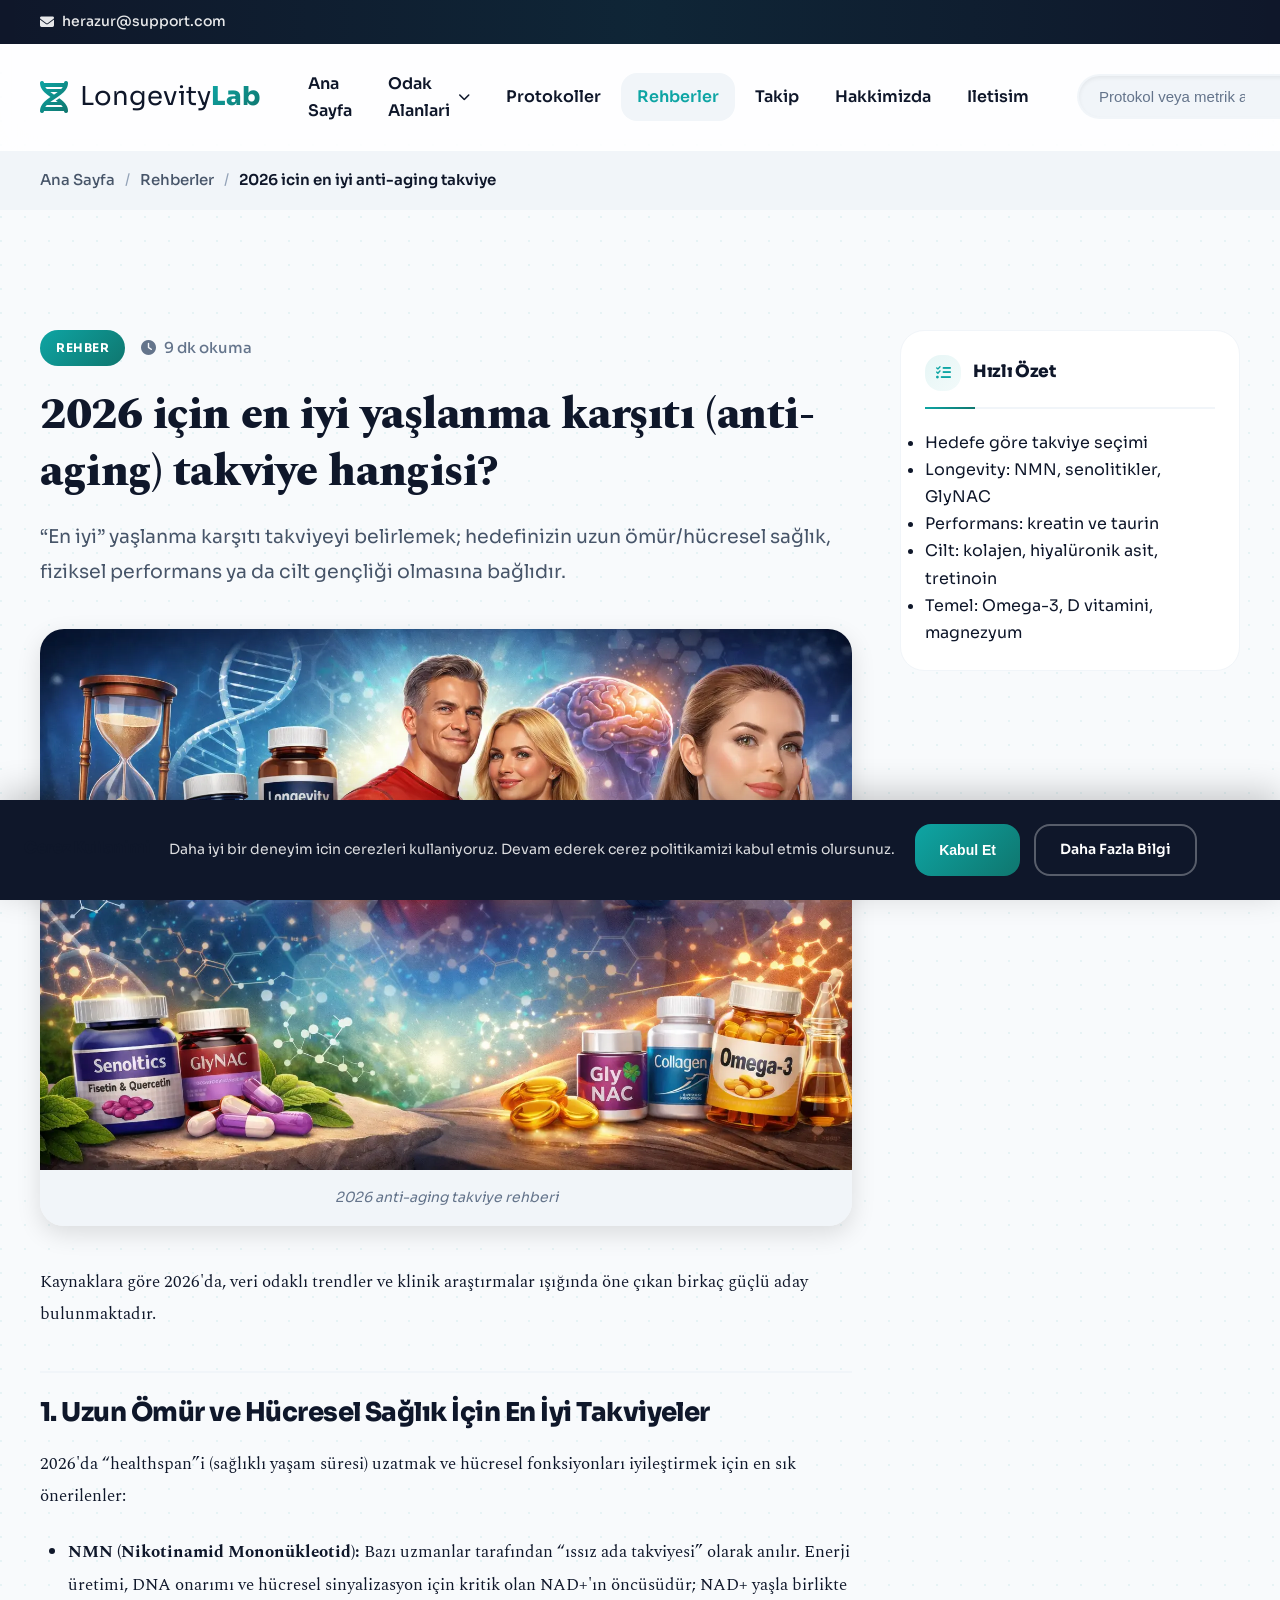
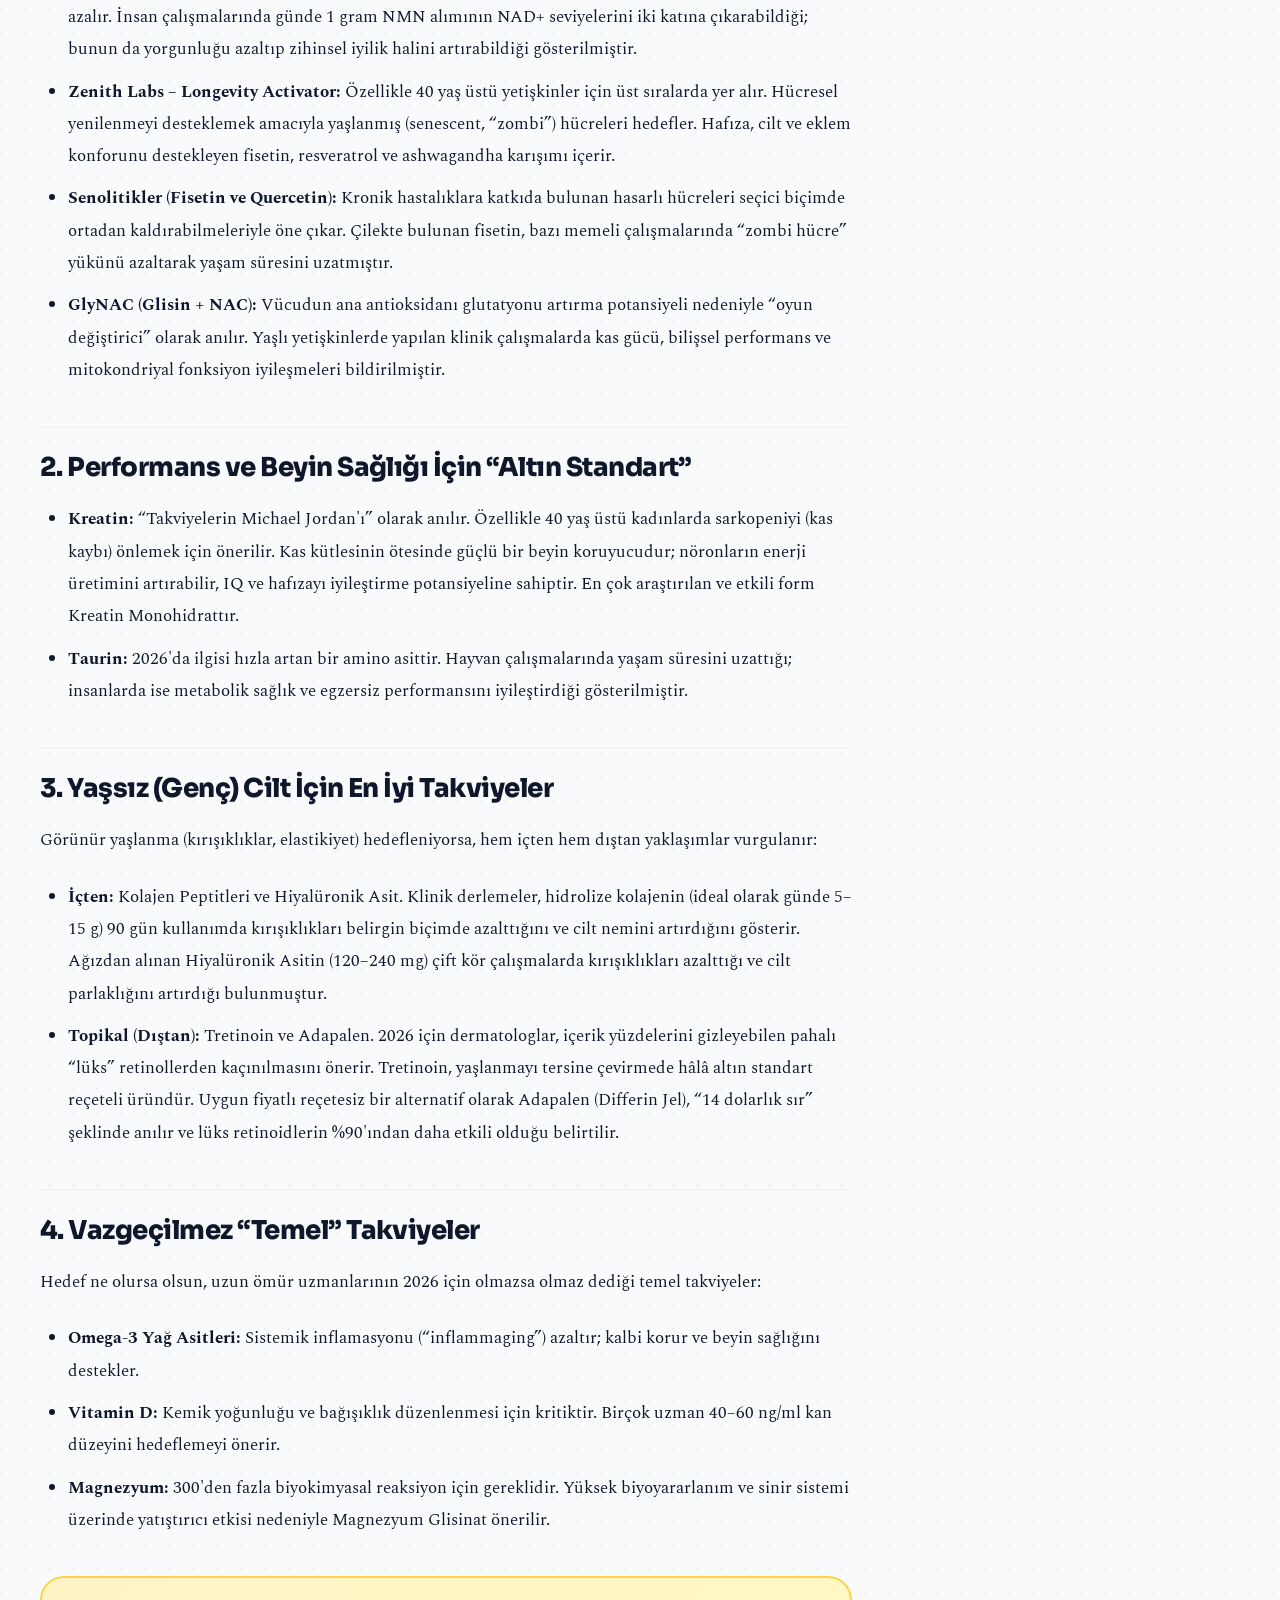
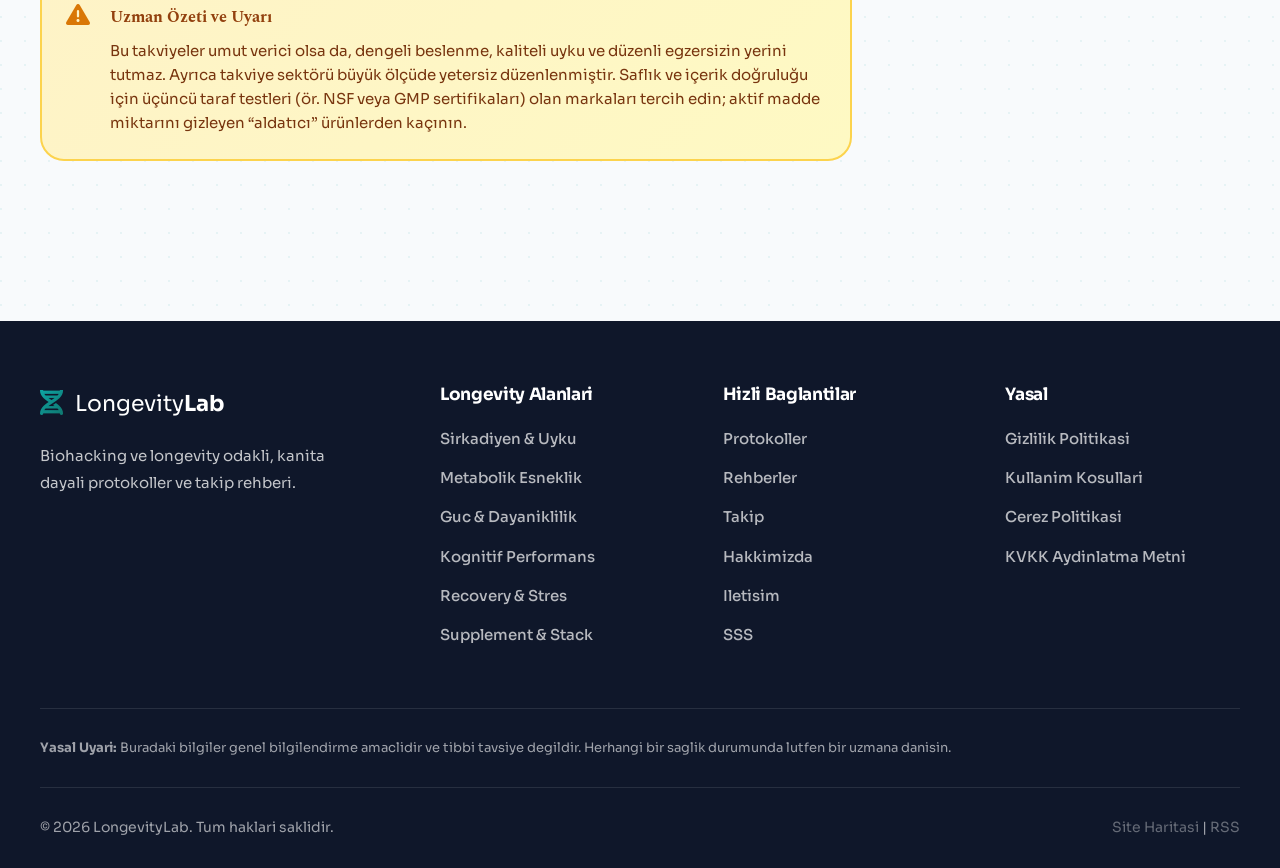
==== commit c139ccfe: "Fix featured image paths" ====
--- a/anti-aging-takviye-2026.html
+++ b/anti-aging-takviye-2026.html
@@ -25,7 +25,7 @@
     <meta property="og:title" content="2026 i&#231;in en iyi ya&#351;lanma kar&#351;&#305;t&#305; (anti-aging) takviye hangisi?">
     <meta property="og:description" content="2026 i&#231;in anti-aging takviye rehberi. Longevity, performans ve cilt gen&#231;li&#287;i hedeflerine g&#246;re en iyi adaylar, &#246;zet ve uyar&#305;lar.">
     <meta property="og:url" content="https://uzunyasamrehberi.com/anti-aging-takviye-2026.html">
-    <meta property="og:image" content="https://uzunyasamrehberi.com/images/og-image.jpg">
+    <meta property="og:image" content="https://uzunyasamrehberi.com/images/anti-aging-takviye-2026.webp">
     <meta property="og:image:width" content="1200">
     <meta property="og:image:height" content="630">
     <meta property="og:image:alt" content="2026 anti-aging takviye rehberi">
@@ -148,7 +148,7 @@
                         </header>
 
                         <figure class="article-featured-image">
-                            <img src="https://images.unsplash.com/photo-1576091160399-112ba8d25d1f?w=1200&amp;h=800&amp;fit=crop" alt="2026 anti-aging takviye rehberi" loading="lazy" width="1200" height="800">
+                            <img src="/images/anti-aging-takviye-2026.webp" alt="2026 anti-aging takviye rehberi" loading="lazy" width="1200" height="800">
                             <figcaption>2026 anti-aging takviye rehberi</figcaption>
                         </figure>
 
@@ -298,3 +298,4 @@
 </body>
 </html>
 
+
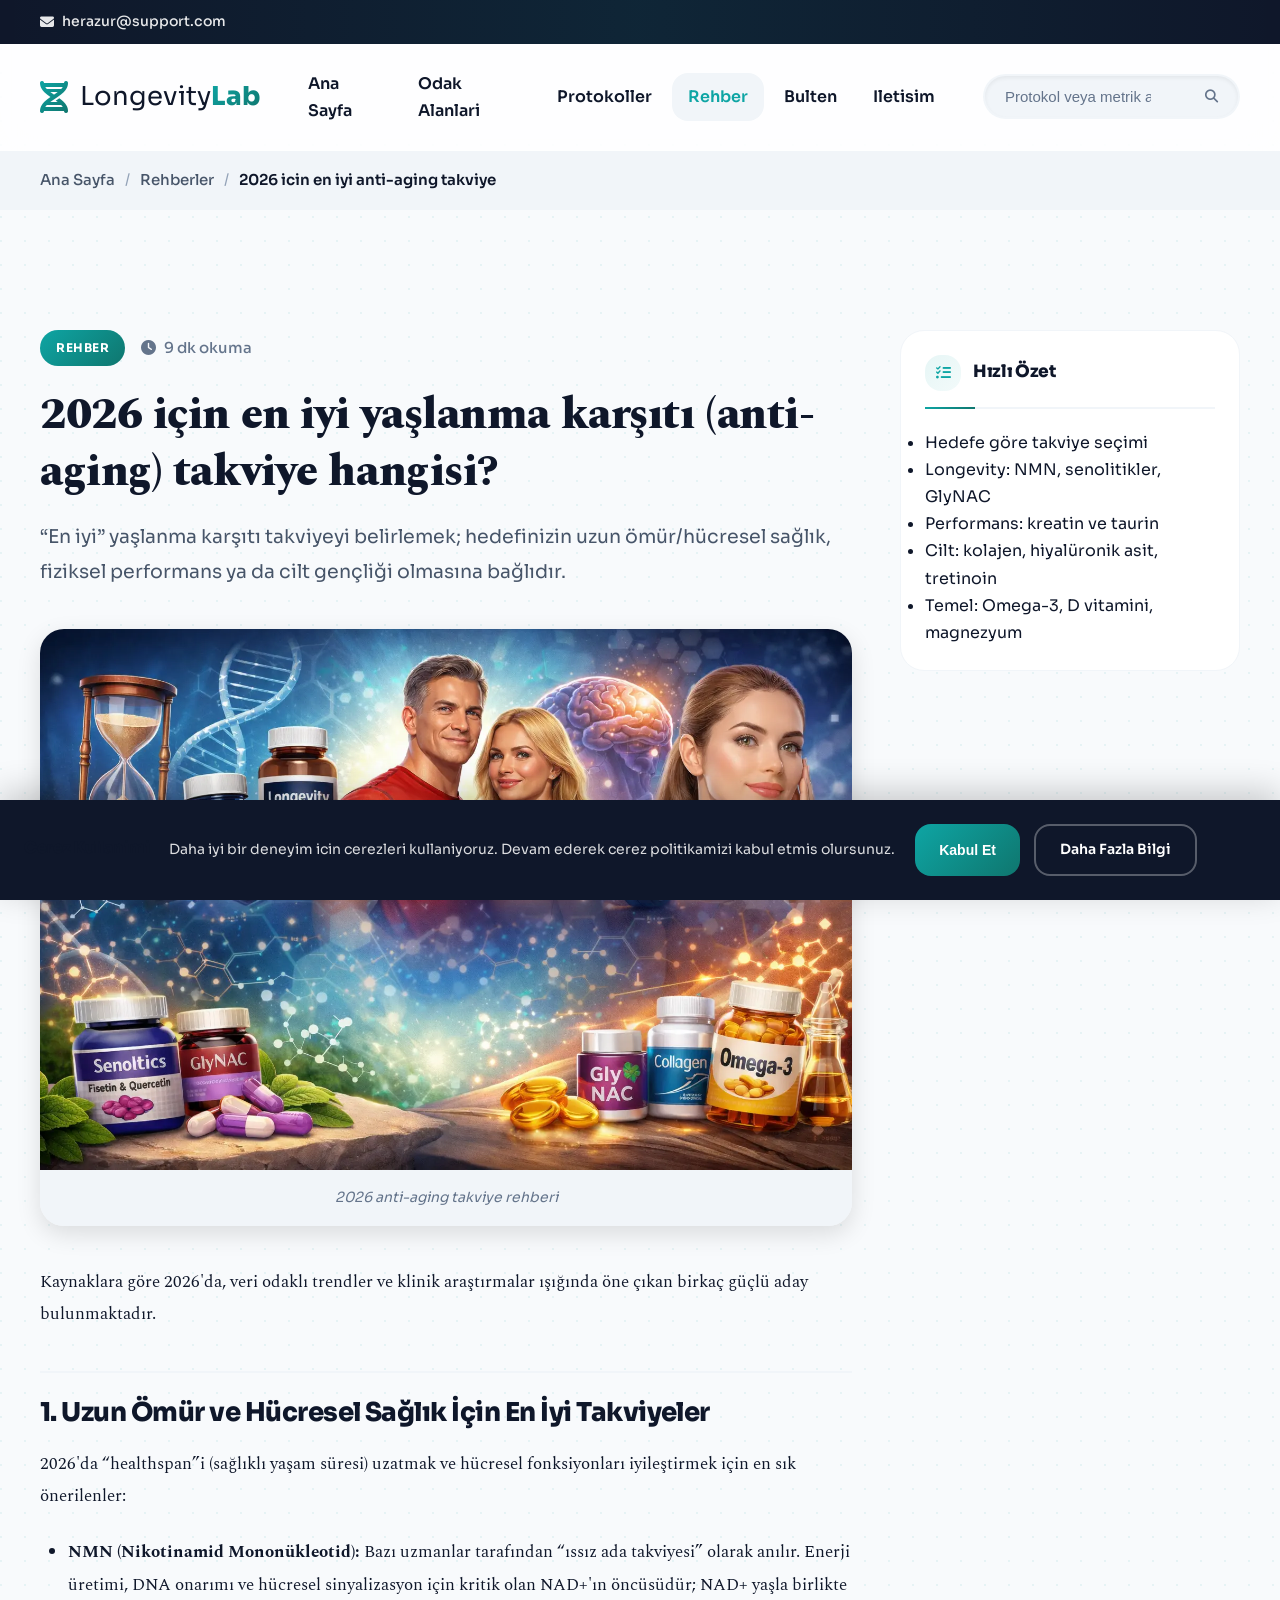
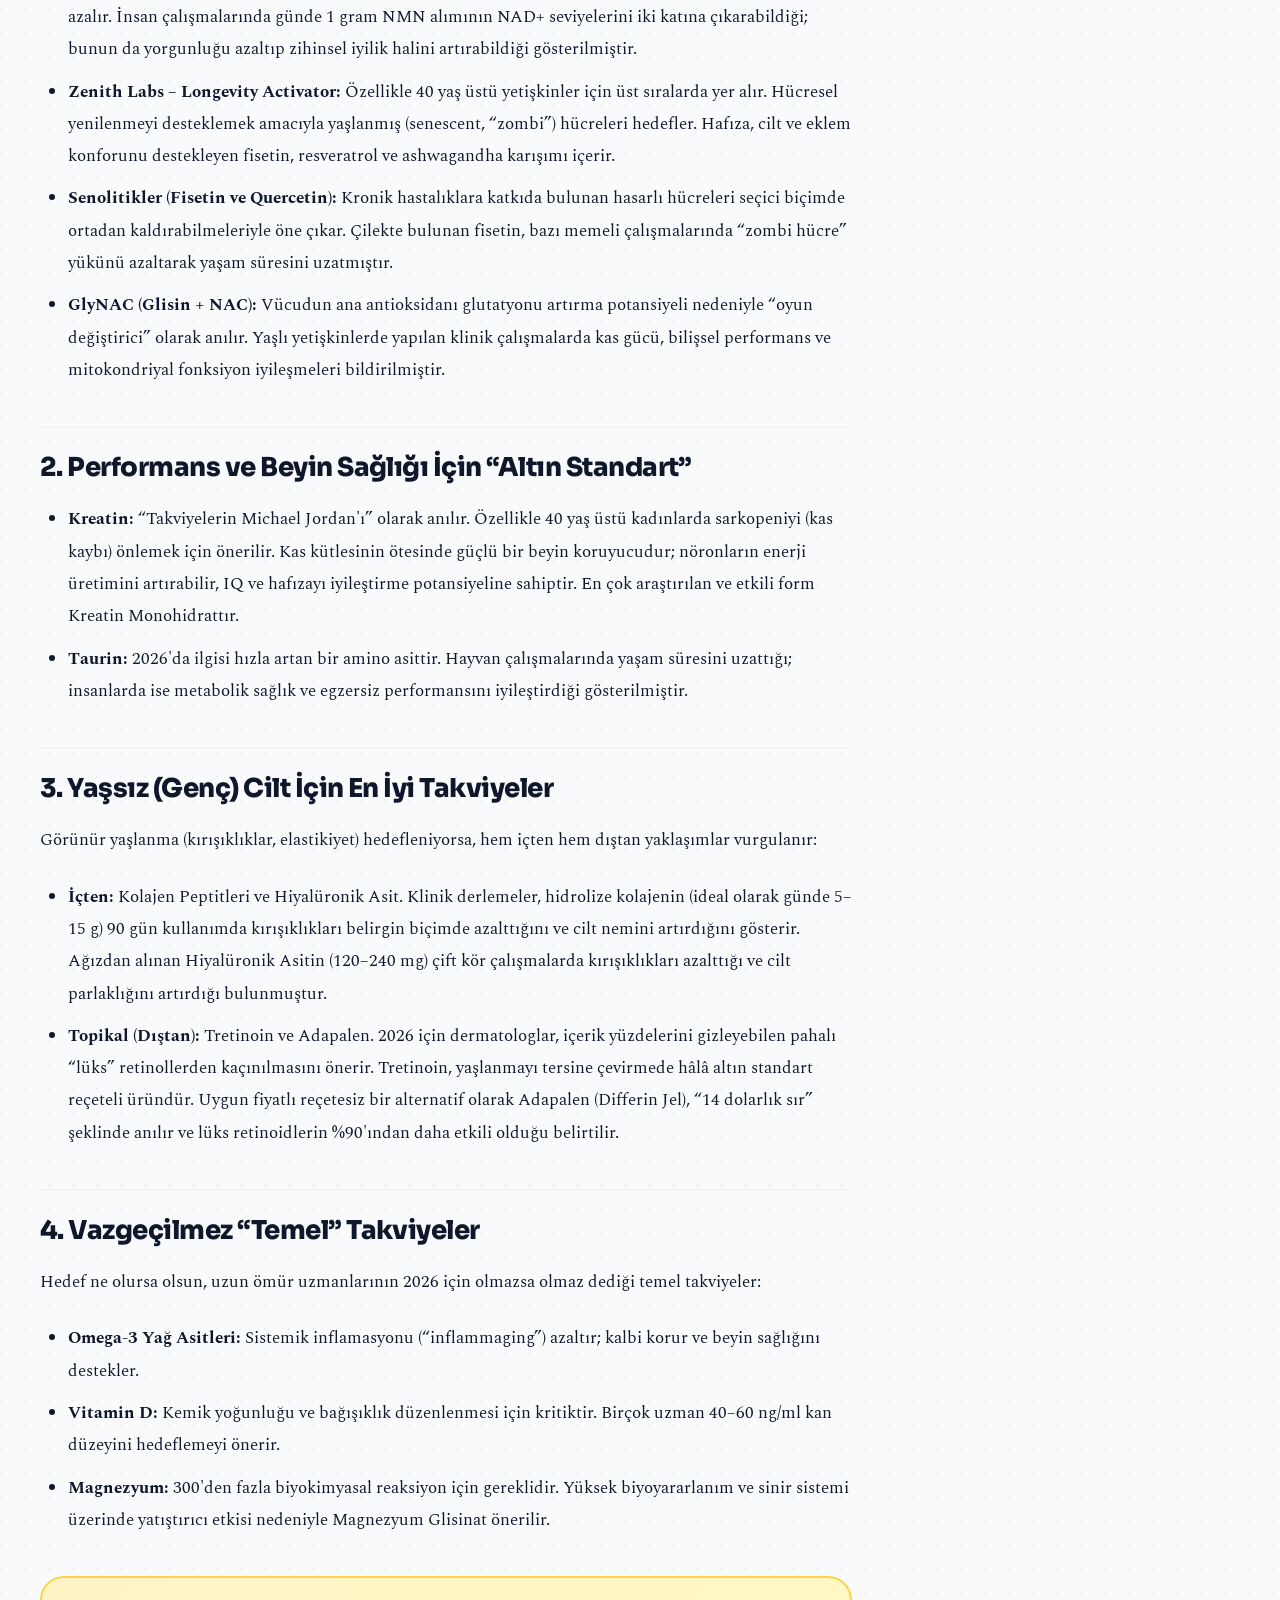
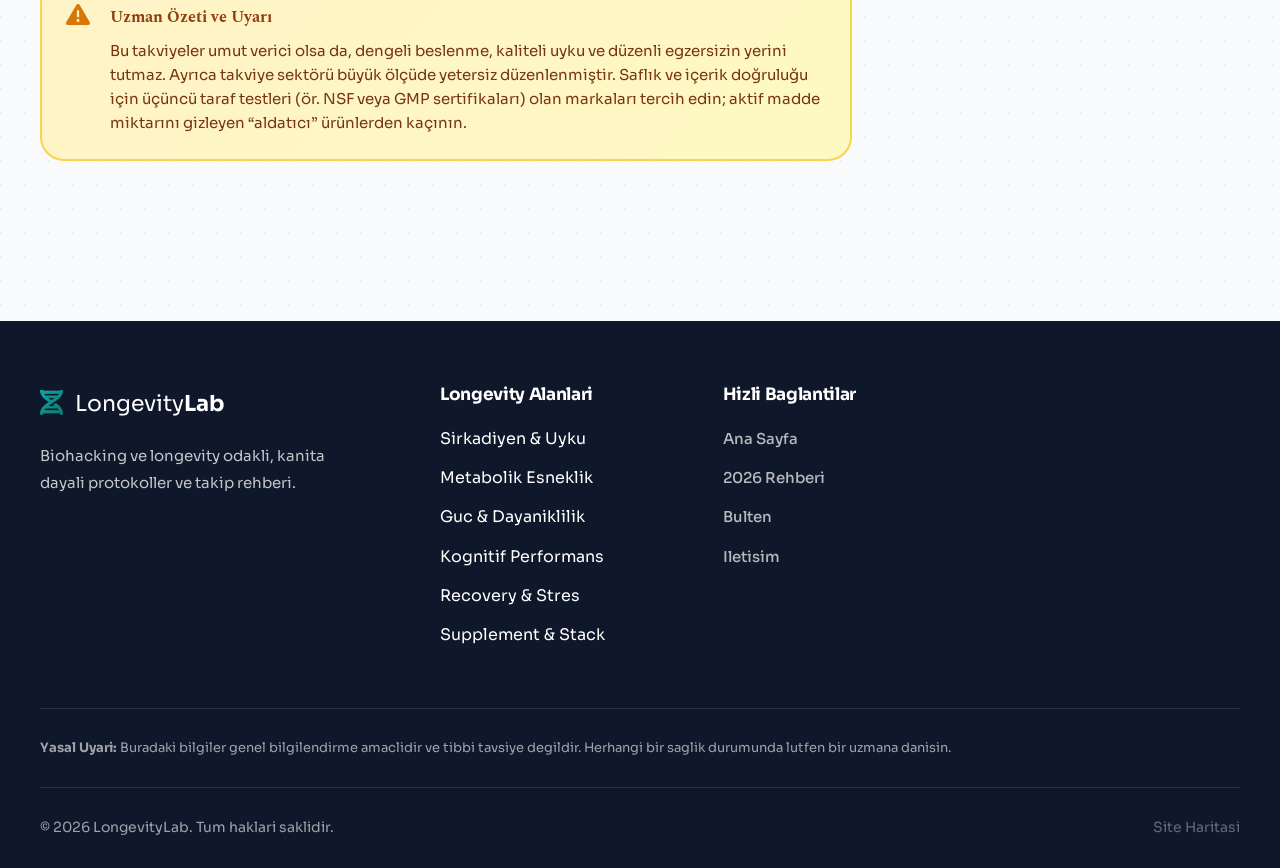
==== commit 4ceb7ef3: "Initial commit" ====
--- a/anti-aging-takviye-2026.html
+++ b/anti-aging-takviye-2026.html
@@ -17,15 +17,15 @@
     <meta name="revisit-after" content="7 days">
 
     <!-- Canonical URL -->
-    <link rel="canonical" href="https://uzunyasamrehberi.com/anti-aging-takviye-2026.html">
+    <link rel="canonical" href="https://uzunyasamrehberi.com/anti-aging-takviye-2026">
 
     <!-- Open Graph -->
     <meta property="og:type" content="article">
     <meta property="og:site_name" content="LongevityLab">
     <meta property="og:title" content="2026 i&#231;in en iyi ya&#351;lanma kar&#351;&#305;t&#305; (anti-aging) takviye hangisi?">
     <meta property="og:description" content="2026 i&#231;in anti-aging takviye rehberi. Longevity, performans ve cilt gen&#231;li&#287;i hedeflerine g&#246;re en iyi adaylar, &#246;zet ve uyar&#305;lar.">
-    <meta property="og:url" content="https://uzunyasamrehberi.com/anti-aging-takviye-2026.html">
-    <meta property="og:image" content="https://uzunyasamrehberi.com/images/anti-aging-takviye-2026.webp">
+    <meta property="og:url" content="https://uzunyasamrehberi.com/anti-aging-takviye-2026">
+    <meta property="og:image" content="https://uzunyasamrehberi.com/images/anti-aging-takviye-2026.webp?v=1">
     <meta property="og:image:width" content="1200">
     <meta property="og:image:height" content="630">
     <meta property="og:image:alt" content="2026 anti-aging takviye rehberi">
@@ -51,7 +51,7 @@
     <link rel="stylesheet" href="https://cdn.jsdelivr.net/npm/@fortawesome/fontawesome-free@6.4.0/css/all.min.css">
 
     <!-- Ana Stil Dosyasi -->
-    <link rel="stylesheet" href="css/style.css">
+    <link rel="stylesheet" href="/css/style.css">
 </head>
 <body>
     <!-- Skip Link - Erisilebilirlik -->
@@ -86,29 +86,17 @@
 
                     <ul id="main-menu" class="nav-menu" role="menubar">
                         <li role="none"><a href="/" role="menuitem">Ana Sayfa</a></li>
-                        <li role="none" class="has-dropdown">
-                            <a href="/alanlar" role="menuitem" aria-haspopup="true" aria-expanded="false">
-                                Odak Alanlari <i class="fas fa-chevron-down" aria-hidden="true"></i>
-                            </a>
-                            <ul class="dropdown-menu" role="menu" aria-label="Odak alanlari alt menusu">
-                                <li role="none"><a href="/kategori/sirkadiyen-uyku" role="menuitem">Sirkadiyen &amp; Uyku</a></li>
-                                <li role="none"><a href="/kategori/metabolik-esneklik" role="menuitem">Metabolik Esneklik</a></li>
-                                <li role="none"><a href="/kategori/guc-dayaniklilik" role="menuitem">Guc &amp; Dayaniklilik</a></li>
-                                <li role="none"><a href="/kategori/kognitif-performans" role="menuitem">Kognitif Performans</a></li>
-                                <li role="none"><a href="/kategori/recovery-stres" role="menuitem">Recovery &amp; Stres</a></li>
-                                <li role="none"><a href="/kategori/supplement-stack" role="menuitem">Supplement &amp; Stack</a></li>
-                            </ul>
-                        </li>
-                        <li role="none"><a href="/protokoller" role="menuitem">Protokoller</a></li>
-                        <li role="none"><a href="/rehberler" role="menuitem" class="active" aria-current="page">Rehberler</a></li>
-                        <li role="none"><a href="/takip" role="menuitem">Takip</a></li>
-                        <li role="none"><a href="/hakkimizda" role="menuitem">Hakkimizda</a></li>
-                        <li role="none"><a href="/iletisim" role="menuitem">Iletisim</a></li>
+                        <li role="none"><a href="/#categories" role="menuitem">Odak Alanlari</a></li>
+                        <li role="none"><a href="/#latest" role="menuitem">Protokoller</a></li>
+                        <li role="none"><a href="/anti-aging-takviye-2026" role="menuitem" class="active" aria-current="page">Rehber</a></li>
+                        <li role="none"><a href="/#newsletter" role="menuitem">Bulten</a></li>
+                        <li role="none"><a href="/#iletisim" role="menuitem">Iletisim</a></li>
                     </ul>
 
                     <div class="nav-search">
-                        <form action="/arama" method="GET" role="search" aria-label="Site ici arama">
+                        <form action="https://www.google.com/search" method="GET" role="search" aria-label="Site ici arama">
                             <label for="search-input" class="visually-hidden">Arama</label>
+                            <input type="hidden" name="sitesearch" value="uzunyasamrehberi.com">
                             <input type="search" id="search-input" name="q" placeholder="Protokol veya metrik ara..." autocomplete="off" aria-label="Arama terimi girin">
                             <button type="submit" aria-label="Ara">
                                 <i class="fas fa-search" aria-hidden="true"></i>
@@ -125,7 +113,7 @@
             <div class="container">
                 <ol class="breadcrumb">
                     <li><a href="/">Ana Sayfa</a></li>
-                    <li><a href="/rehberler">Rehberler</a></li>
+                    <li><a href="/#featured">Rehberler</a></li>
                     <li><span>2026 icin en iyi anti-aging takviye</span></li>
                 </ol>
             </div>
@@ -148,7 +136,7 @@
                         </header>
 
                         <figure class="article-featured-image">
-                            <img src="/images/anti-aging-takviye-2026.webp" alt="2026 anti-aging takviye rehberi" loading="lazy" width="1200" height="800">
+                            <img src="/images/anti-aging-takviye-2026.webp?v=1" alt="2026 anti-aging takviye rehberi" loading="lazy" width="1200" height="800">
                             <figcaption>2026 anti-aging takviye rehberi</figcaption>
                         </figure>
 
@@ -216,7 +204,7 @@
     </main>
 
     <!-- Footer -->
-    <footer class="site-footer" role="contentinfo">
+    <footer id="iletisim" class="site-footer" role="contentinfo">
         <div class="container">
             <div class="footer-grid">
                 <div class="footer-about">
@@ -230,36 +218,25 @@
                 <nav class="footer-nav" aria-label="Longevity Alanlari">
                     <h3>Longevity Alanlari</h3>
                     <ul>
-                        <li><a href="/kategori/sirkadiyen-uyku">Sirkadiyen &amp; Uyku</a></li>
-                        <li><a href="/kategori/metabolik-esneklik">Metabolik Esneklik</a></li>
-                        <li><a href="/kategori/guc-dayaniklilik">Guc &amp; Dayaniklilik</a></li>
-                        <li><a href="/kategori/kognitif-performans">Kognitif Performans</a></li>
-                        <li><a href="/kategori/recovery-stres">Recovery &amp; Stres</a></li>
-                        <li><a href="/kategori/supplement-stack">Supplement &amp; Stack</a></li>
+                        <li><span>Sirkadiyen &amp; Uyku</span></li>
+                        <li><span>Metabolik Esneklik</span></li>
+                        <li><span>Guc &amp; Dayaniklilik</span></li>
+                        <li><span>Kognitif Performans</span></li>
+                        <li><span>Recovery &amp; Stres</span></li>
+                        <li><span>Supplement &amp; Stack</span></li>
                     </ul>
                 </nav>
 
                 <nav class="footer-nav" aria-label="Hizli Baglantilar">
                     <h3>Hizli Baglantilar</h3>
                     <ul>
-                        <li><a href="/protokoller">Protokoller</a></li>
-                        <li><a href="/rehberler">Rehberler</a></li>
-                        <li><a href="/takip">Takip</a></li>
-                        <li><a href="/hakkimizda">Hakkimizda</a></li>
-                        <li><a href="/iletisim">Iletisim</a></li>
-                        <li><a href="/sss">SSS</a></li>
+                        <li><a href="/">Ana Sayfa</a></li>
+                        <li><a href="/anti-aging-takviye-2026">2026 Rehberi</a></li>
+                        <li><a href="/#newsletter">Bulten</a></li>
+                        <li><a href="/#iletisim">Iletisim</a></li>
                     </ul>
                 </nav>
 
-                <nav class="footer-nav" aria-label="Yasal">
-                    <h3>Yasal</h3>
-                    <ul>
-                        <li><a href="/gizlilik-politikasi">Gizlilik Politikasi</a></li>
-                        <li><a href="/kullanim-kosullari">Kullanim Kosullari</a></li>
-                        <li><a href="/cerez-politikasi">Cerez Politikasi</a></li>
-                        <li><a href="/kvkk">KVKK Aydinlatma Metni</a></li>
-                    </ul>
-                </nav>
             </div>
 
             <div class="footer-disclaimer">
@@ -269,8 +246,7 @@
             <div class="footer-bottom">
                 <p>&copy; <span id="current-year">2024</span> LongevityLab. Tum haklari saklidir.</p>
                 <p>
-                    <a href="/sitemap.xml" rel="nofollow">Site Haritasi</a> |
-                    <a href="/rss" rel="alternate" type="application/rss+xml">RSS</a>
+                    <a href="/sitemap.xml" rel="nofollow">Site Haritasi</a>
                 </p>
             </div>
         </div>
@@ -288,13 +264,13 @@
             <p id="cookie-description">Daha iyi bir deneyim icin cerezleri kullaniyoruz. Devam ederek cerez politikamizi kabul etmis olursunuz.</p>
             <div class="cookie-actions">
                 <button id="accept-cookies" class="btn-primary">Kabul Et</button>
-                <a href="/cerez-politikasi" class="btn-secondary">Daha Fazla Bilgi</a>
+                <a href="/#iletisim" class="btn-secondary">Daha Fazla Bilgi</a>
             </div>
         </div>
     </div>
 
     <!-- JavaScript -->
-    <script src="js/main.js" defer></script>
+    <script src="/js/main.js" defer></script>
 </body>
 </html>
 
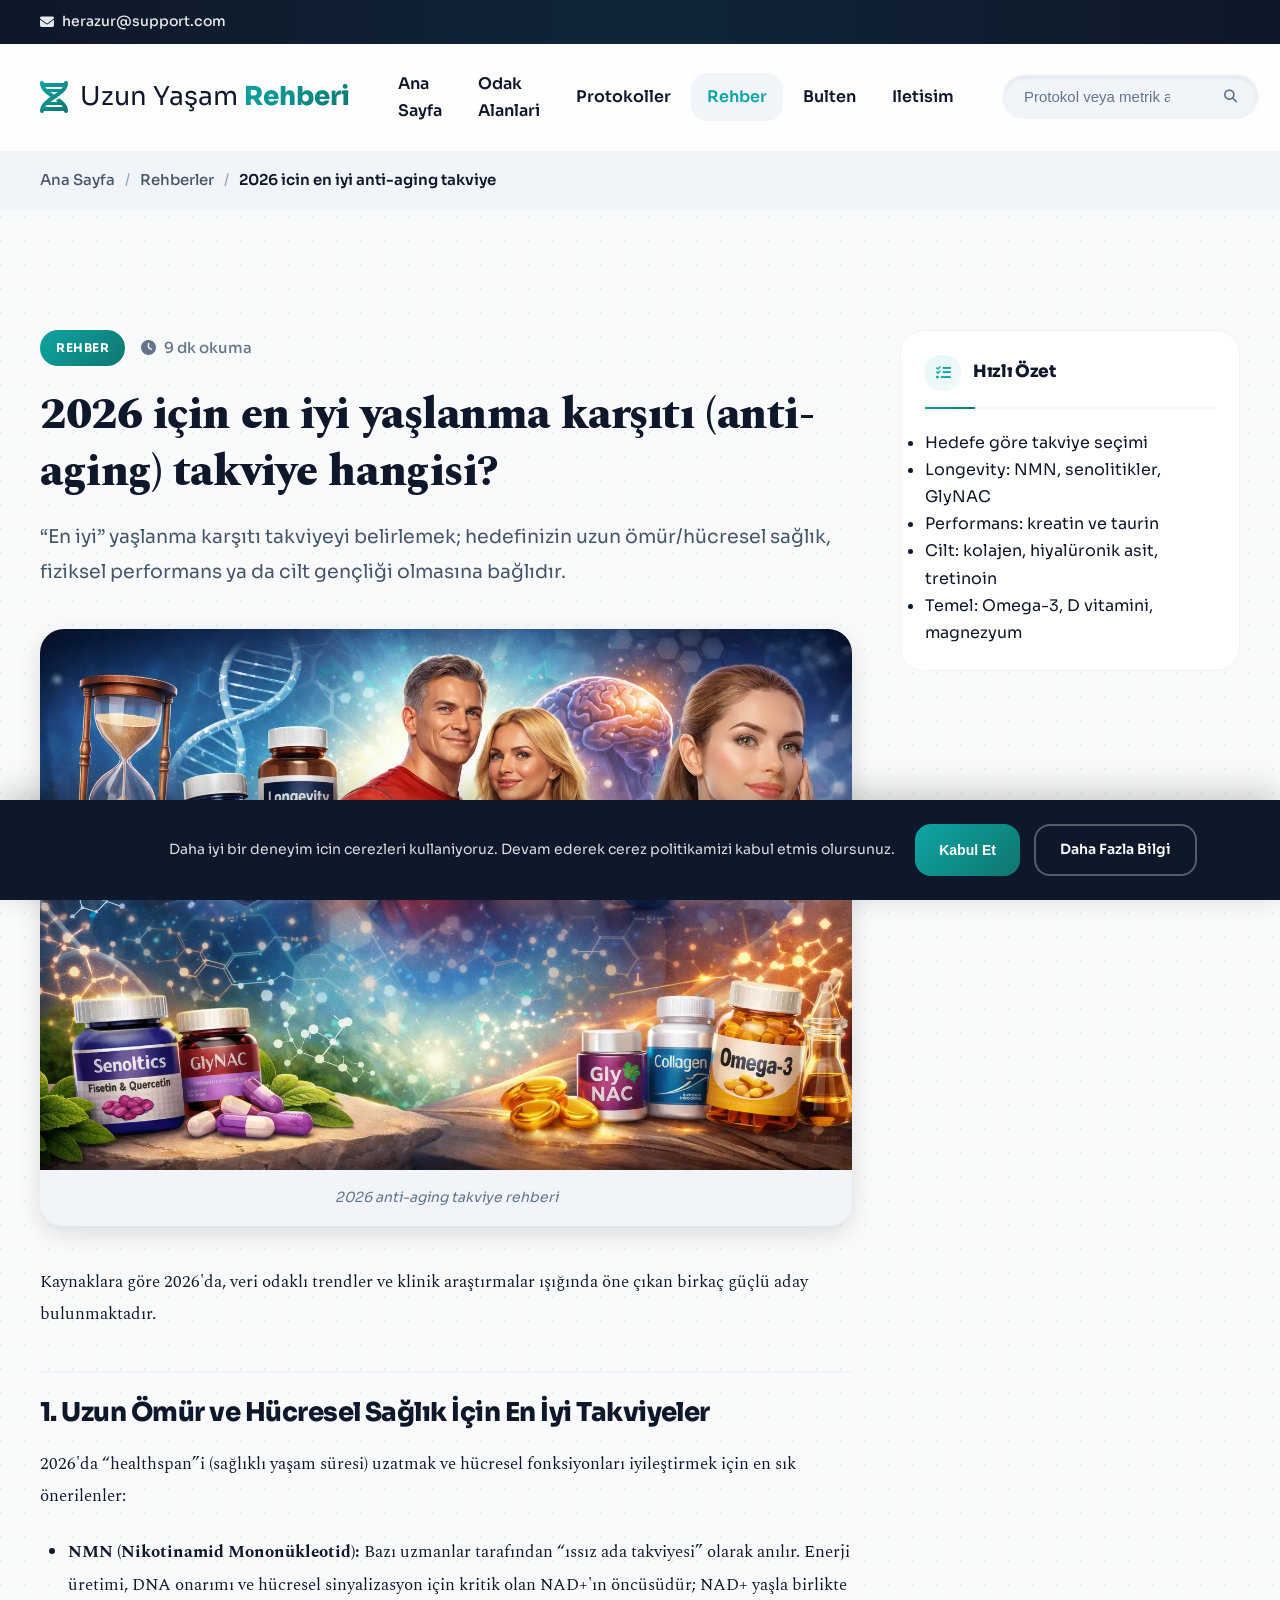
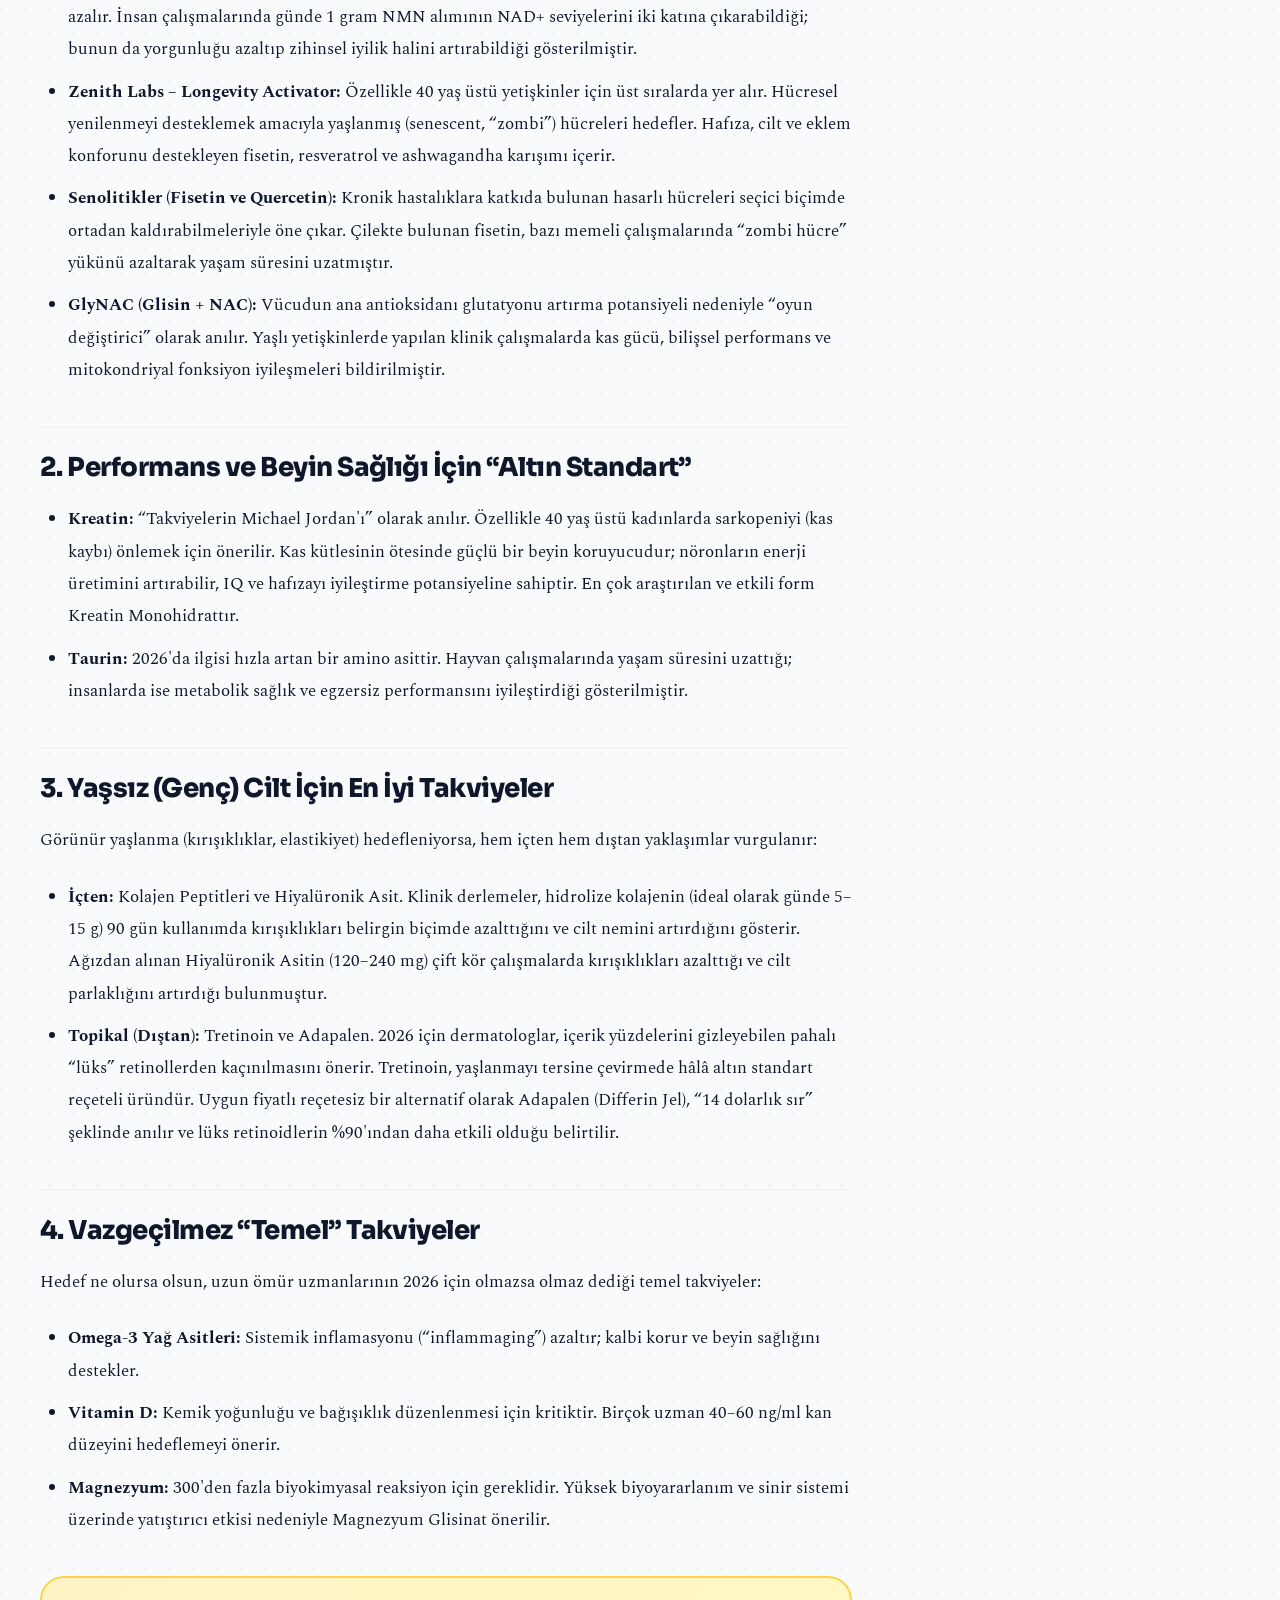
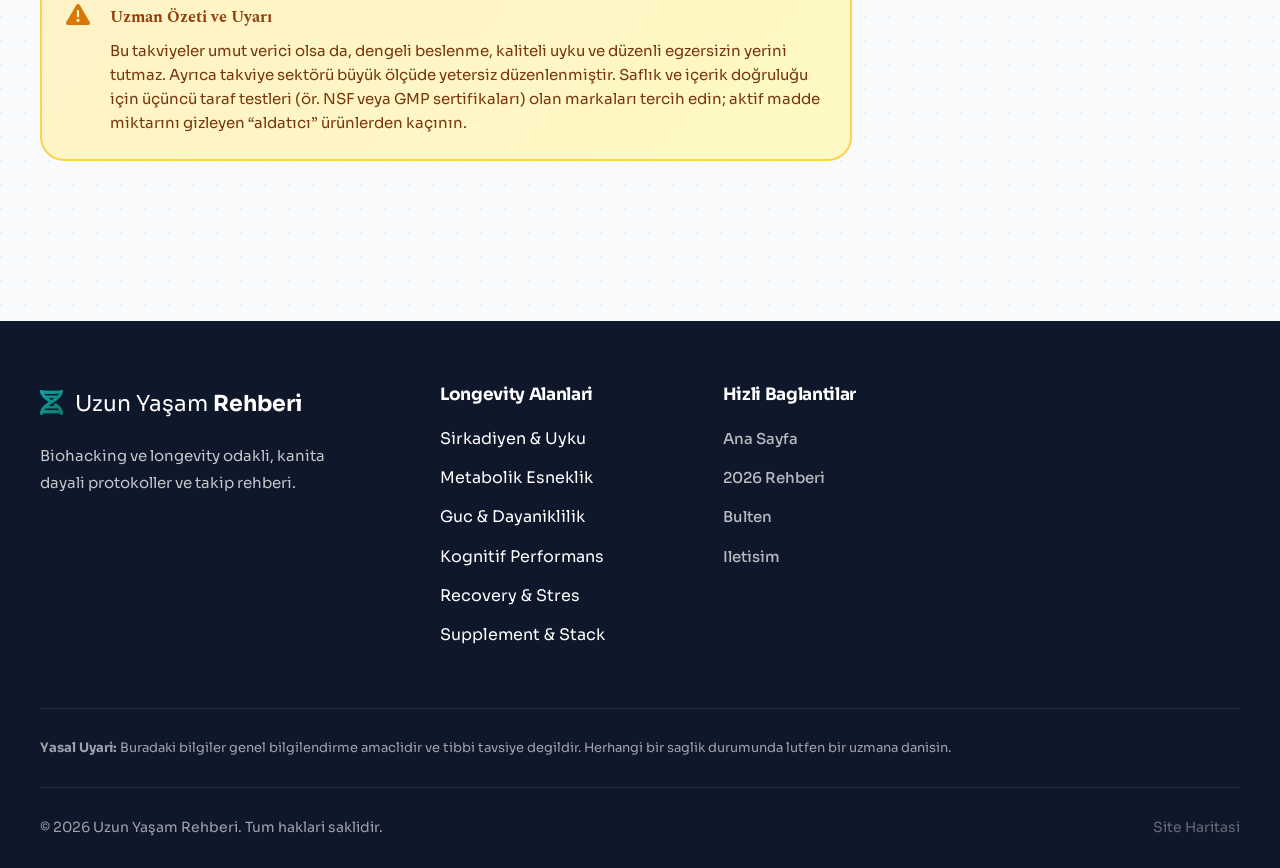
==== commit 27a25b58: "tukenmislik" ====
--- a/anti-aging-takviye-2026.html
+++ b/anti-aging-takviye-2026.html
@@ -10,7 +10,7 @@
     <title>2026 i&#231;in en iyi ya&#351;lanma kar&#351;&#305;t&#305; (anti-aging) takviye hangisi? | Uzun Ya&#351;am Rehberi</title>
     <meta name="description" content="2026 i&#231;in anti-aging takviye rehberi. Longevity, performans ve cilt gen&#231;li&#287;i hedeflerine g&#246;re en iyi adaylar, &#246;zet ve uyar&#305;lar.">
     <meta name="keywords" content="anti-aging, longevity, NMN, GlyNAC, kreatin, taurin, kolajen, hiyaluronik asit, Omega-3, D vitamini, magnezyum">
-    <meta name="author" content="LongevityLab">
+    <meta name="author" content="Uzun Ya&#351;am Rehberi">
     <meta name="robots" content="index, follow, max-image-preview:large, max-snippet:-1, max-video-preview:-1">
     <meta name="googlebot" content="index, follow">
     <meta name="language" content="Turkish">
@@ -21,7 +21,7 @@
 
     <!-- Open Graph -->
     <meta property="og:type" content="article">
-    <meta property="og:site_name" content="LongevityLab">
+    <meta property="og:site_name" content="Uzun Ya&#351;am Rehberi">
     <meta property="og:title" content="2026 i&#231;in en iyi ya&#351;lanma kar&#351;&#305;t&#305; (anti-aging) takviye hangisi?">
     <meta property="og:description" content="2026 i&#231;in anti-aging takviye rehberi. Longevity, performans ve cilt gen&#231;li&#287;i hedeflerine g&#246;re en iyi adaylar, &#246;zet ve uyar&#305;lar.">
     <meta property="og:url" content="https://uzunyasamrehberi.com/anti-aging-takviye-2026">
@@ -75,9 +75,9 @@
         <nav class="main-nav" role="navigation" aria-label="Ana navigasyon">
             <div class="container">
                 <div class="nav-content">
-                    <a href="/" class="logo" aria-label="LongevityLab Ana Sayfa">
+                    <a href="/" class="logo" aria-label="Uzun Ya&#351;am Rehberi Ana Sayfa">
                         <i class="fas fa-dna" aria-hidden="true"></i>
-                        <span class="logo-text">Longevity<strong>Lab</strong></span>
+                        <span class="logo-text">Uzun Ya&#351;am <strong>Rehberi</strong></span>
                     </a>
 
                     <button class="mobile-menu-toggle" aria-label="Menuyu ac/kapat" aria-expanded="false" aria-controls="main-menu">
@@ -208,9 +208,9 @@
         <div class="container">
             <div class="footer-grid">
                 <div class="footer-about">
-                    <a href="/" class="footer-logo" aria-label="LongevityLab Ana Sayfa">
+                    <a href="/" class="footer-logo" aria-label="Uzun Ya&#351;am Rehberi Ana Sayfa">
                         <i class="fas fa-dna" aria-hidden="true"></i>
-                        <span>Longevity<strong>Lab</strong></span>
+                        <span>Uzun Ya&#351;am <strong>Rehberi</strong></span>
                     </a>
                     <p>Biohacking ve longevity odakli, kanita dayali protokoller ve takip rehberi.</p>
                 </div>
@@ -244,7 +244,7 @@
             </div>
 
             <div class="footer-bottom">
-                <p>&copy; <span id="current-year">2024</span> LongevityLab. Tum haklari saklidir.</p>
+                <p>&copy; <span id="current-year">2024</span> Uzun Ya&#351;am Rehberi. Tum haklari saklidir.</p>
                 <p>
                     <a href="/sitemap.xml" rel="nofollow">Site Haritasi</a>
                 </p>
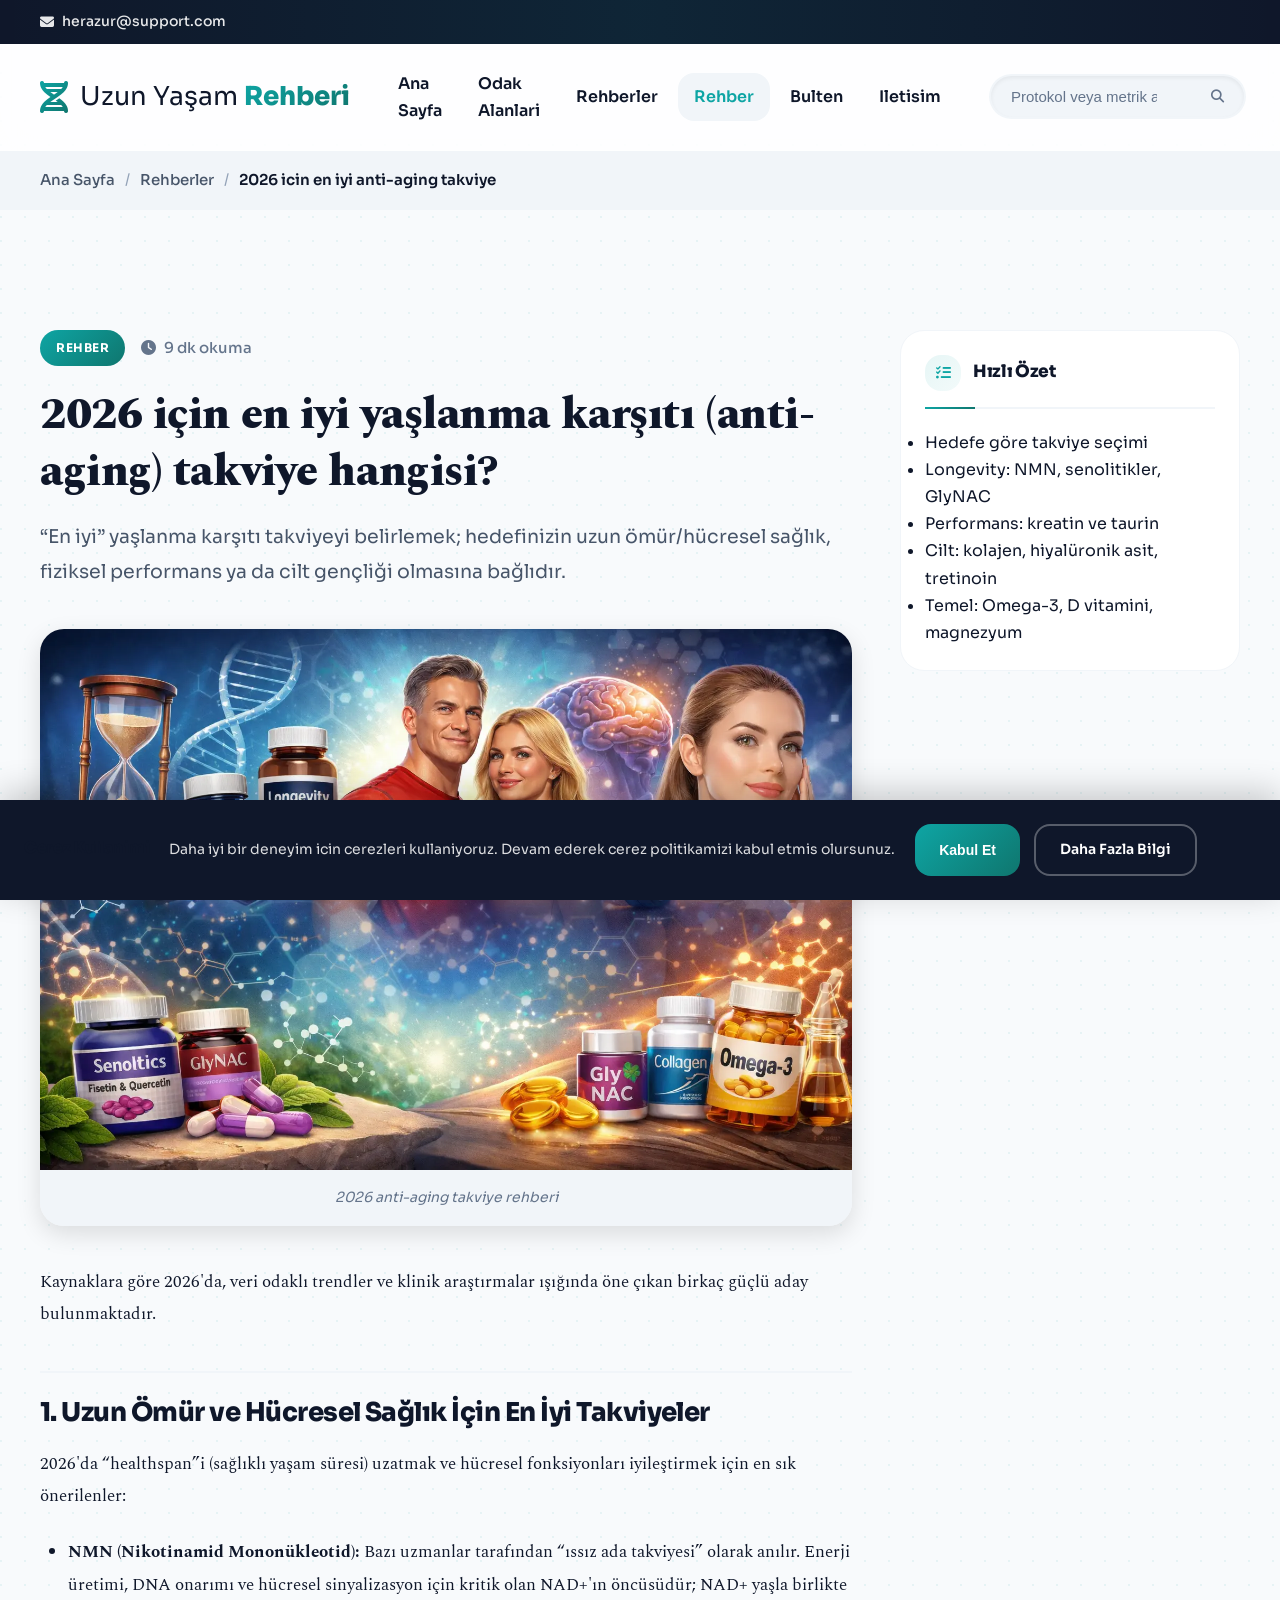
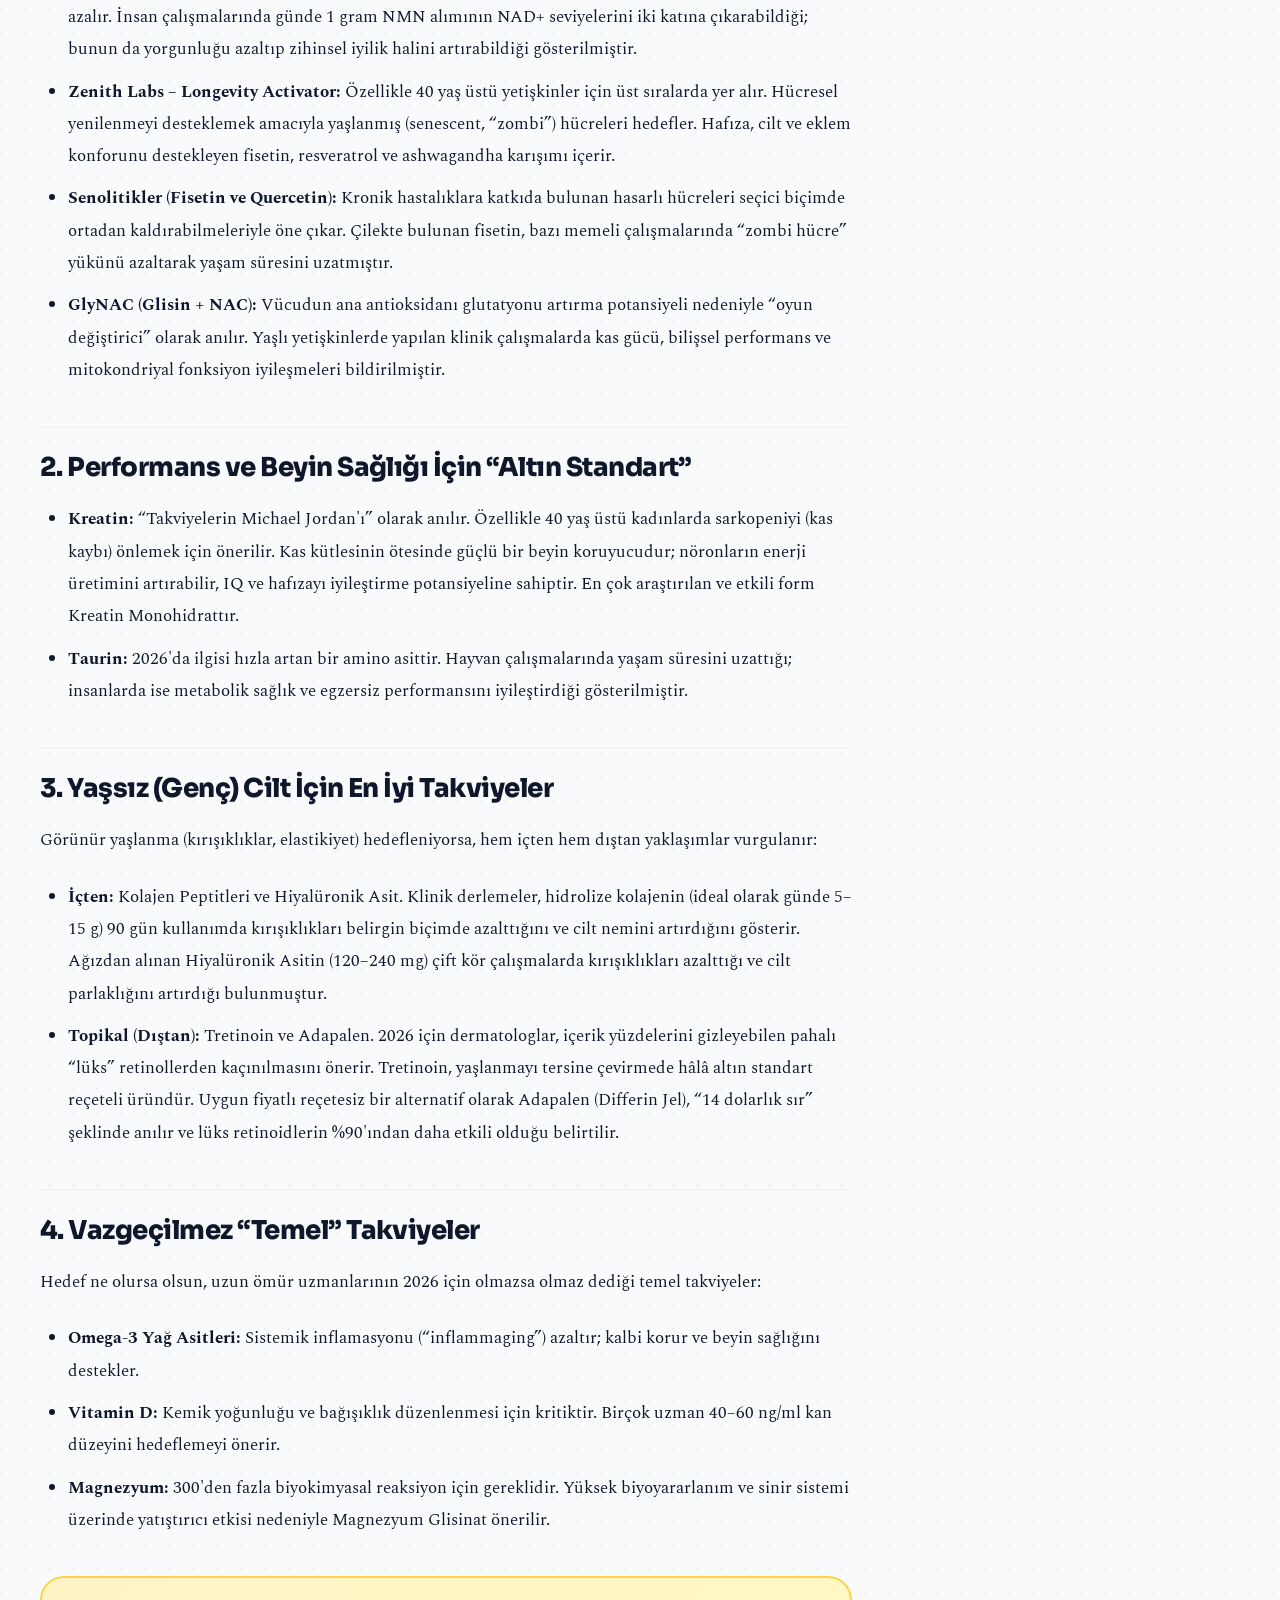
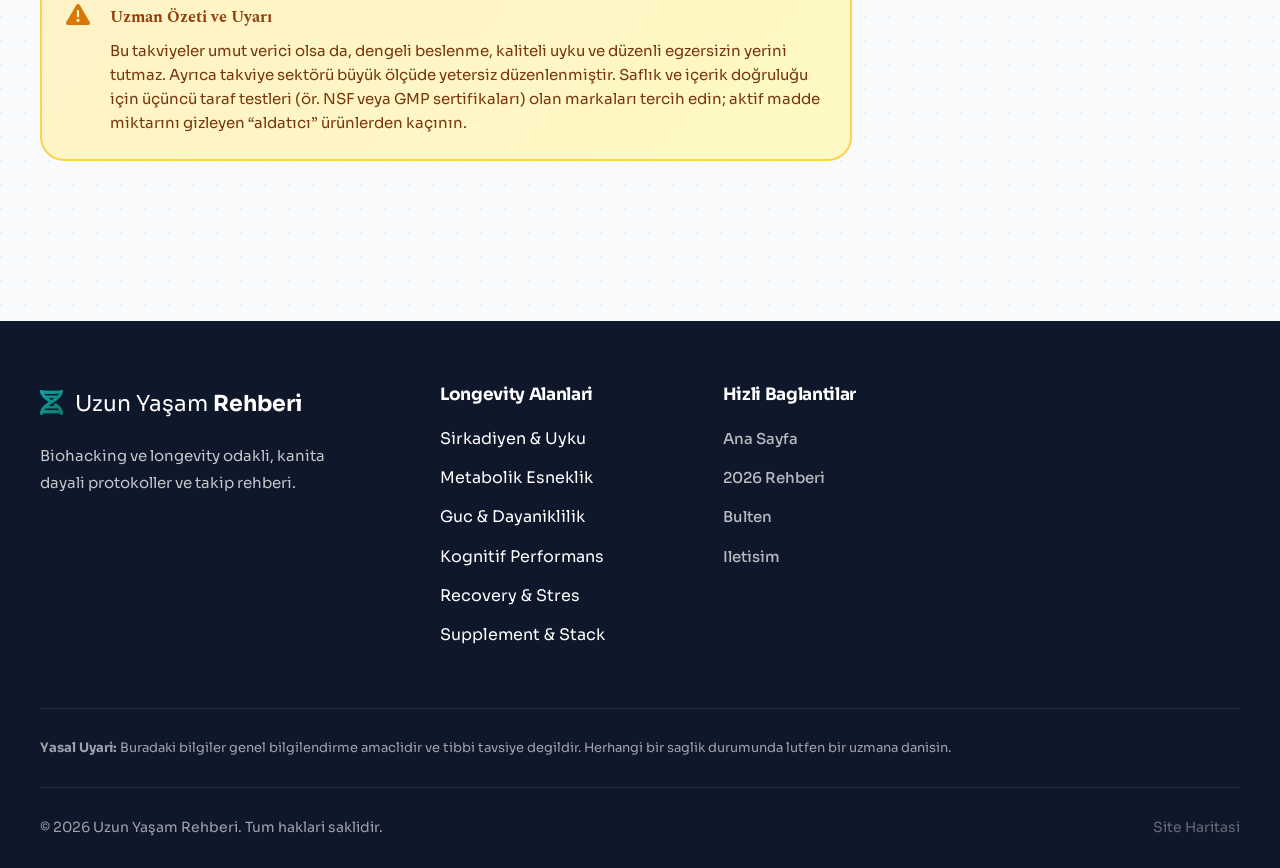
==== commit 4e791f1f: "tukenmislik" ====
--- a/anti-aging-takviye-2026.html
+++ b/anti-aging-takviye-2026.html
@@ -87,7 +87,7 @@
                     <ul id="main-menu" class="nav-menu" role="menubar">
                         <li role="none"><a href="/" role="menuitem">Ana Sayfa</a></li>
                         <li role="none"><a href="/#categories" role="menuitem">Odak Alanlari</a></li>
-                        <li role="none"><a href="/#latest" role="menuitem">Protokoller</a></li>
+                        <li role="none"><a href="/#featured" role="menuitem">Rehberler</a></li>
                         <li role="none"><a href="/anti-aging-takviye-2026" role="menuitem" class="active" aria-current="page">Rehber</a></li>
                         <li role="none"><a href="/#newsletter" role="menuitem">Bulten</a></li>
                         <li role="none"><a href="/#iletisim" role="menuitem">Iletisim</a></li>
